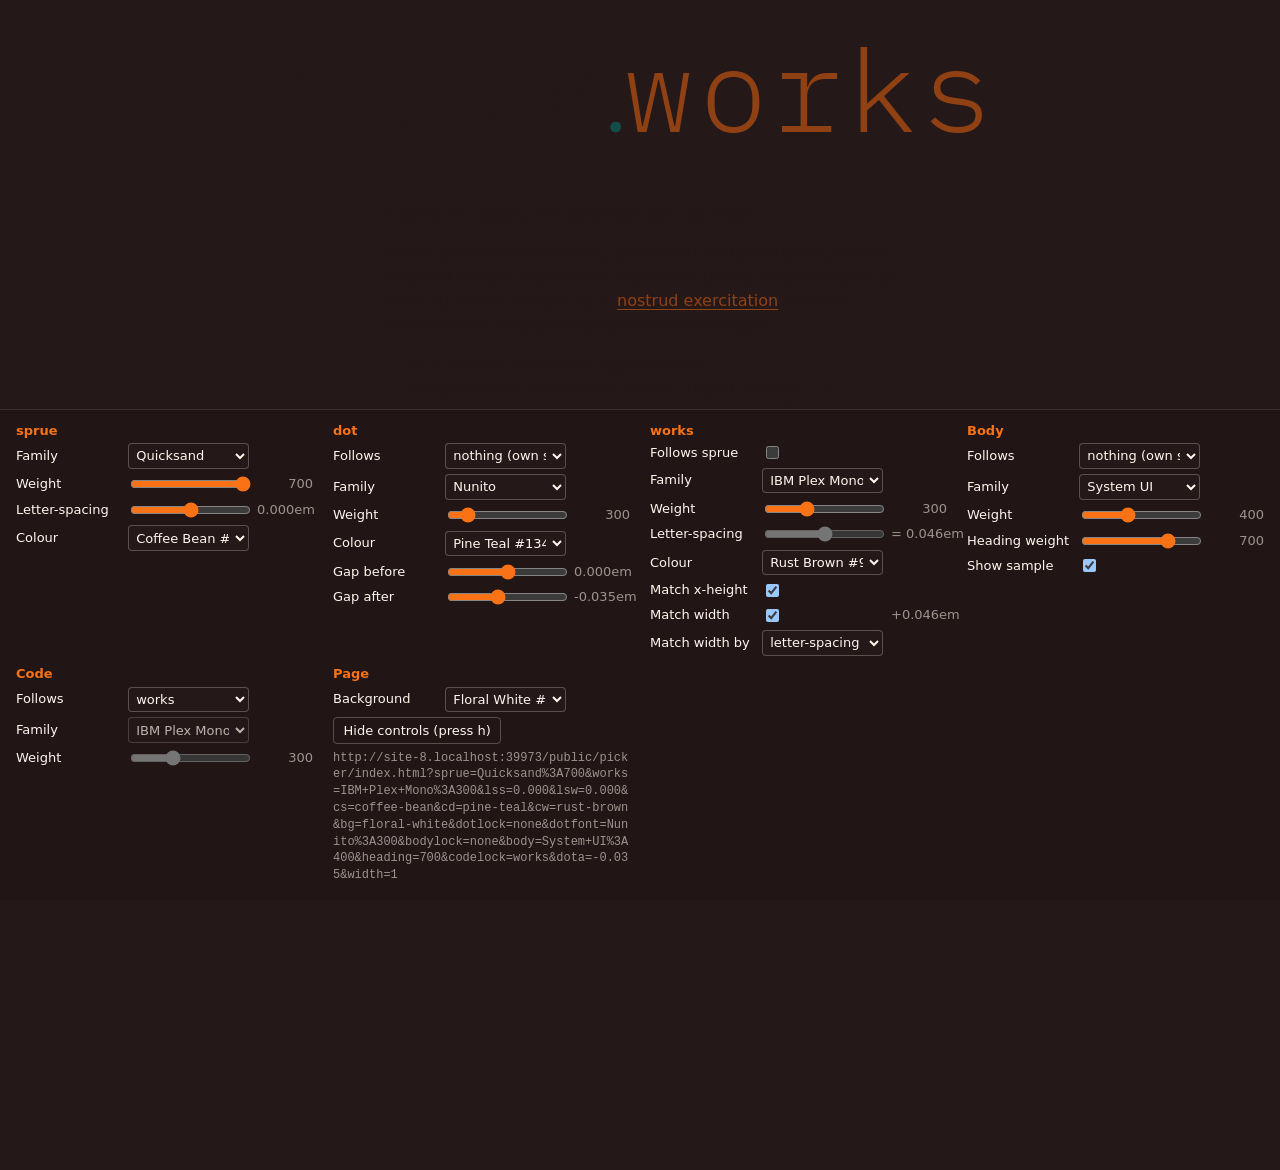
==== public/picker/index.html @ 59a6a99a "[#15] (Claude Code) site: Match width by a face's own drawn width axis Martian Mono carries a real w" ====
<!doctype html>
<html lang="en">
  <head>
    <meta charset="utf-8" />
    <meta name="viewport" content="width=device-width, initial-scale=1" />
    <title>sprue.works typeface picker</title>
    <meta name="robots" content="noindex" />
    <meta name="color-scheme" content="light dark" />
    <link rel="preconnect" href="https://fonts.googleapis.com" />
    <link rel="preconnect" href="https://fonts.gstatic.com" crossorigin />
    <link id="gf" rel="stylesheet" href="" />
    <link rel="preconnect" href="https://cdn.jsdelivr.net" crossorigin />
    <link rel="stylesheet" href="/brand/v1/theme.css" />
    <link rel="stylesheet" href="/brand/v1/wordmark.css" />
    <link rel="stylesheet" href="/style.css" />
    <style>
      /* Picker-only additions; the page above the strip is the real home.
         These rules come after /brand/v1/wordmark.css and set the same
         properties on the same classes, so they replace the shipped wordmark
         composition (fonts, scale, tracking, dot gap) and the home page's
         colours with the picker's --f-*, --w-*, --c-*, --xscale and gap
         variables. The <h1> therefore carries .sw-wordmark but not
         .sw-wordmark--brand, whose higher specificity would pin the colours.
         Each span's letter-spacing is applied via a CSS variable; trailing
         tracking is measured out of widths, and given back as a margin the way
         wordmark.css does, so the preview occupies the width the shipped mark
         would. The stretch mode's X transform rides on the same span, and its
         centring pad is added to that same margin. */
      .sw-wordmark__sprue { color: var(--c-sprue); font-family: var(--f-sprue); font-weight: var(--w-sprue); font-variation-settings: var(--fvs-sprue, normal); letter-spacing: var(--ls-sprue, 0em); }
      .sw-wordmark__dot   { font-family: var(--f-dot);   font-weight: var(--w-dot);   font-variation-settings: var(--fvs-dot, normal);   font-size: calc(1em * var(--dscale, 1)); color: var(--c-dot); margin-left: var(--dot-before, 0em); margin-right: var(--dot-after, 0em); letter-spacing: 0; }
      .sw-wordmark__works { color: var(--c-works); font-family: var(--f-works); font-weight: var(--w-works); font-variation-settings: var(--fvs-works, normal); font-size: calc(1em * var(--xscale, 1)); letter-spacing: calc(var(--ls-works, 0em) + var(--pitch-ls, 0em) + var(--width-ls, 0em)); display: inline-block; transform: scaleX(var(--xstretch, 1)); transform-origin: left center; margin-right: calc(-1 * (var(--ls-works, 0em) + var(--pitch-ls, 0em) + var(--width-ls, 0em)) + var(--stretch-pad, 0em)); }
      main { padding-bottom: calc(var(--panel-h, 24rem) + 2rem); align-content: center; } /* --panel-h is the measured height of #picker; align-content keeps the sample under the wordmark on tall viewports */
      /* Sample body copy (#8): judges the Body and Code roles as running text.
         Kept visually secondary to the wordmark: measure-limited and coloured
         from the same picker variables as the wordmark. Sizes, leading, spacing
         and radius are the theme's own tokens (/brand/v1/theme.css), so this
         previews how body copy set in the theme would look; only the faces
         come from the picker. */
      #sample { max-width: 34rem; margin: var(--sw-space-7, 3rem) auto 0; padding: 0 var(--sw-space-4, 1rem); color: var(--c-sprue); font-family: var(--f-body); font-weight: var(--w-body); font-variation-settings: var(--fvs-body, normal); font-size: var(--sw-text-md, 1rem); line-height: var(--sw-leading-normal, 1.5); }
      #sample h2 { font: inherit; font-weight: var(--w-heading); font-size: var(--sw-text-2xl, 1.5rem); line-height: var(--sw-leading-tight, 1.2); margin: 0 0 var(--sw-space-3, 0.75rem); }
      #sample p, #sample ul { margin: 0 0 var(--sw-space-4, 1rem); }
      #sample ul { padding-left: var(--sw-space-5, 1.5rem); }
      #sample a { color: var(--c-works); text-decoration-thickness: 1px; text-underline-offset: 0.2em; }
      #sample code, #sample pre { font-family: var(--f-code); font-weight: var(--w-code); font-variation-settings: var(--fvs-code, normal); }
      #sample code { font-size: 0.92em; }
      #sample pre { font-size: var(--sw-text-sm, 0.875rem); line-height: var(--sw-leading-normal, 1.5); margin: 0 0 var(--sw-space-4, 1rem); padding: var(--sw-space-3, 0.75rem) var(--sw-space-4, 1rem); border-radius: var(--sw-radius-md, 4px); overflow-x: auto; background: color-mix(in srgb, var(--c-sprue) 7%, transparent); }
      #sample small { display: block; font-size: var(--sw-text-xs, 0.75rem); color: color-mix(in srgb, var(--c-sprue) 65%, var(--sw-bg)); }
      body.hide-sample #sample { display: none; }
      footer { display: none; }
      #picker {
        /* The panel is always dark, whatever the OS scheme or the chosen
           background, so pin its own fg/accent/muted rather than inheriting
           the light-scheme values from /brand/v1/theme.css. */
        --sw-fg: var(--sw-floral-white, #fff7ed);
        --sw-accent: var(--sw-pumpkin-spice, #f97316);
        --sw-muted: #9d938d;
        color-scheme: dark;
        position: fixed; inset: auto 0 0 0; z-index: 10; max-height: 70vh; overflow-y: auto;
        background: color-mix(in srgb, var(--sw-coffee-bean, #251818) 88%, black);
        border-top: 1px solid rgba(255, 247, 237, 0.12);
        color: var(--sw-fg); font: 13px/1.4 system-ui, -apple-system, "Segoe UI", sans-serif;
        padding: 0.75rem 1rem 1rem; display: grid; gap: 0.6rem 1.25rem;
        grid-template-columns: repeat(auto-fit, minmax(15rem, 1fr));
      }
      #picker fieldset { border: 0; margin: 0; padding: 0; display: grid; gap: 0.35rem; align-content: start; }
      #picker legend { font-weight: 600; color: var(--sw-accent); padding: 0; margin-bottom: 0.2rem; }
      #picker label { display: grid; grid-template-columns: 6.5rem 1fr 3.5rem; gap: 0.5rem; align-items: center; }
      #picker label[hidden] { display: none; }
      #picker select, #picker input[type=range] { width: 100%; accent-color: var(--sw-accent); }
      #picker input[type=checkbox] { justify-self: start; }
      #picker select { background: var(--sw-coffee-bean, #251818); color: var(--sw-fg); border: 1px solid rgba(255,247,237,0.25); border-radius: 4px; padding: 0.2rem; font: inherit; }
      #picker output { font-variant-numeric: tabular-nums; color: var(--sw-muted); text-align: right; white-space: nowrap; }
      #picker .row { display: flex; gap: 1rem; flex-wrap: wrap; align-items: center; }
      #picker code { user-select: all; color: var(--sw-muted); font-size: 12px; word-break: break-all; }
      #picker button { font: inherit; background: transparent; color: var(--sw-fg); border: 1px solid rgba(255,247,237,0.25); border-radius: 4px; padding: 0.2rem 0.6rem; cursor: pointer; }
      #picker button:hover { border-color: var(--sw-accent); }
      @supports (color: color-mix(in srgb, red 50%, blue)) {
        #picker { --sw-muted: color-mix(in srgb, var(--sw-floral-white, #fff7ed) 55%, var(--sw-coffee-bean, #251818)); }
      }
      body.hide-picker #picker { display: none; }
      body.hide-picker main { padding-bottom: 2rem; }
      body.hide-picker footer { display: block; }
    </style>
  </head>
  <body>
    <main>
      <h1 class="wordmark sw-wordmark"><span class="sw-wordmark__sprue">sprue</span><span class="sw-wordmark__dot">.</span><span class="sw-wordmark__works">works</span></h1>
      <section id="sample" aria-label="Sample body text">
        <h2>Lorem ipsum dolor sit amet</h2>
        <p>Lorem ipsum dolor sit amet, consectetur adipiscing elit, sed do eiusmod tempor incididunt ut labore et dolore magna aliqua. Ut enim ad minim veniam, quis <a href="https://polyglot.sprue.works">nostrud exercitation</a> ullamco laboris nisi ut aliquip ex ea commodo consequat.</p>
        <ul>
          <li>Duis aute irure dolor in reprehenderit.</li>
          <li>Voluptate velit esse cillum dolore, 16px / 34rem / 1.5.</li>
          <li>Numerals: 0123456789, &pound;4.50, 3&times;7&nbsp;=&nbsp;21, 1998&ndash;2026.</li>
        </ul>
        <p>Excepteur sint occaecat <code>cupidatat non proident</code>; sunt in culpa qui officia. &ldquo;Quotes,&rdquo; semicolons; colons: and (parentheses) &amp; ampersands &mdash; deserunt mollit anim id est laborum.</p>
<pre>const stack = (fam) =&gt; `"${fam}", system-ui, sans-serif`;
if (S.xh &amp;&amp; differs) xscale = a / b;  // 0.9375</pre>
        <small>Set in the Body and Code faces chosen below; the wordmark above is Display. Press h to hide the controls.</small>
      </section>
    </main>
    <footer><a href="https://polyglot.sprue.works">Polyglot Slides</a></footer>

    <form id="picker" onsubmit="return false">
      <fieldset>
        <legend>sprue</legend>
        <label>Family <select name="f_s"></select><output></output></label>
        <label>Weight <input type="range" name="w_s" step="100" /><output name="ow_s"></output></label>
        <label>Letter-spacing <input type="range" name="ls_s" min="-0.08" max="0.08" step="0.005" /><output name="ols_s"></output></label>
        <label>Colour <select name="c_s" data-palette></select><output></output></label>
      </fieldset>
      <fieldset>
        <legend>dot</legend>
        <label>Follows <select name="lock_d"><option value="sprue">sprue</option><option value="works">works</option><option value="none">nothing (own settings)</option></select><output></output></label>
        <label>Family <select name="f_d"></select><output></output></label>
        <label>Weight <input type="range" name="w_d" step="100" /><output name="ow_d"></output></label>
        <label>Colour <select name="c_d" data-palette></select><output></output></label>
        <label>Gap before <input type="range" name="dotb" min="-0.2" max="0.2" step="0.005" /><output name="odotb"></output></label>
        <label>Gap after <input type="range" name="dota" min="-0.2" max="0.2" step="0.005" /><output name="odota"></output></label>
      </fieldset>
      <fieldset>
        <legend>works</legend>
        <label>Follows sprue <input type="checkbox" name="lock_w" /><output></output></label>
        <label>Family <select name="f_w"></select><output></output></label>
        <label>Weight <input type="range" name="w_w" step="100" /><output name="ow_w"></output></label>
        <label>Letter-spacing <input type="range" name="ls_w" min="-0.08" max="0.08" step="0.005" /><output name="ols_w"></output></label>
        <label>Colour <select name="c_w" data-palette></select><output></output></label>
        <label>Match x-height <input type="checkbox" name="xh" /><output name="oxh"></output></label>
        <label>Match width <input type="checkbox" name="wd" /><output name="owd"></output></label>
        <label id="wdthrow" hidden>Width axis <input type="range" name="wdth" step="0.5" /><output name="owdth"></output></label>
        <label id="wdbyrow" hidden>Match width by <select name="wd_by"><option value="ls">letter-spacing</option><option value="pitch">pitch (mono)</option><option value="stretch">pitch, stretched to x-height</option><option value="axis">width axis (drawn)</option></select><output name="owdby"></output></label>
        <label id="pitchrow" hidden>Match pitch (mono) <input type="checkbox" name="pitch" /><output name="opitch"></output></label>
      </fieldset>
      <fieldset>
        <legend>Body</legend>
        <label>Follows <select name="lock_b"><option value="sprue">sprue</option><option value="works">works</option><option value="dot">dot</option><option value="none">nothing (own settings)</option></select><output></output></label>
        <label>Family <select name="f_b"></select><output></output></label>
        <label>Weight <input type="range" name="w_b" step="100" /><output name="ow_b"></output></label>
        <label>Heading weight <input type="range" name="w_h" step="100" /><output name="ow_h"></output></label>
        <label>Show sample <input type="checkbox" name="sample" /><output></output></label>
      </fieldset>
      <fieldset>
        <legend>Code</legend>
        <label>Follows <select name="lock_c"><option value="sprue">sprue</option><option value="works">works</option><option value="dot">dot</option><option value="body">body</option><option value="none">nothing (own settings)</option></select><output></output></label>
        <label>Family <select name="f_c"></select><output></output></label>
        <label>Weight <input type="range" name="w_c" step="100" /><output name="ow_c"></output></label>
      </fieldset>
      <fieldset>
        <legend>Page</legend>
        <label>Background <select name="c_bg" data-palette></select><output></output></label>
        <label id="recrow" hidden>Recursive MONO <input type="range" name="mono" min="0" max="1" step="0.05" /><output name="omono"></output></label>
        <label id="caslrow" hidden>Recursive CASL <input type="range" name="casl" min="0" max="1" step="0.05" /><output name="ocasl"></output></label>
        <div class="row"><button type="button" id="hide">Hide controls (press h)</button></div>
        <code id="url"></code>
      </fieldset>
    </form>

    <script>
      // family -> [source, minWeight, maxWeight, generic, fixedWeights?, axisSpec?, wdth [min,max,default]?]
      // source is the Google Fonts family name, "@<slug>" for a Fontsource
      // package served from jsDelivr (faces Google Fonts doesn't carry), or a
      // path starting with "/" for faces served from this origin, where each
      // weight is "<path>-<weight>.woff2".
      const FAMILIES = {
        "Nunito":              ["Nunito", 200, 1000, "sans-serif"],
        "Quicksand":           ["Quicksand", 300, 700, "sans-serif"],
        "Fredoka":             ["Fredoka", 300, 700, "sans-serif"],
        "Outfit":              ["Outfit", 100, 900, "sans-serif"],
        "DM Sans":             ["DM+Sans", 100, 1000, "sans-serif"],
        "Sora":                ["Sora", 100, 800, "sans-serif"],
        "Space Grotesk":       ["Space+Grotesk", 300, 700, "sans-serif"],
        "Archivo":             ["Archivo", 100, 900, "sans-serif"],
        "Chivo":               ["Chivo", 100, 900, "sans-serif"],
        "IBM Plex Mono":       ["IBM+Plex+Mono", 100, 700, "monospace", [100,200,300,400,500,600,700]],
        "Rubik":               ["Rubik", 300, 900, "sans-serif"],
        "Bricolage Grotesque": ["Bricolage+Grotesque", 200, 800, "sans-serif"],
        "Plus Jakarta Sans":   ["Plus+Jakarta+Sans", 200, 800, "sans-serif"],
        "Manrope":             ["Manrope", 200, 800, "sans-serif"],
        "Syne":                ["Syne", 400, 800, "sans-serif"],
        "Baloo 2":             ["Baloo+2", 400, 800, "sans-serif"],
        "JetBrains Mono":      ["JetBrains+Mono", 100, 800, "monospace"],
        "Space Mono":          ["Space+Mono", 400, 700, "monospace", [400,700]],
        "Ubuntu Sans Mono":    ["Ubuntu+Sans+Mono", 400, 700, "monospace"],
        "Spline Sans Mono":    ["Spline+Sans+Mono", 300, 700, "monospace"],
        "Atkinson Hyperlegible Mono": ["Atkinson+Hyperlegible+Mono", 200, 800, "monospace"],
        "Sometype Mono":       ["Sometype+Mono", 400, 700, "monospace"],
        // Iosevka (OFL, github.com/be5invis/Iosevka): a stroke-built mono whose
        // widths are drawn, not scaled. The official current release is on
        // Fontsource in the normal width only, so the two self-hosted entries
        // below carry the drawn Extended cut (0.576em per character against
        // 0.500em, at the same x-height) plus its own normal width for an
        // apples-to-apples comparison. See picker/fonts/iosevka-4.5/README.md
        // for provenance, the subsetting, and how to swap in our own build.
        // Martian Mono (OFL, evilmartians/mono) carries a real drawn width axis: at every
        // wdth its x-height holds at 0.600em while the advance runs 0.600em to 0.750em, so
        // width can be matched by choosing a width rather than by tracking or a transform.
        "Martian Mono":        ["Martian+Mono", 100, 800, "monospace", null, "wdth,wght@75..112.5,100..800", [75, 112.5, 112.5]],
        "Iosevka":             ["@iosevka", 100, 900, "monospace"],
        "Iosevka 4.5":          ["/picker/fonts/iosevka-4.5/normal", 100, 900, "monospace"],
        "Iosevka 4.5 Extended": ["/picker/fonts/iosevka-4.5/extended", 100, 900, "monospace"],
        "Recursive":           ["Recursive", 300, 1000, "sans-serif", null, "wght,CASL,MONO@300..1000,0..1,0..1"],
        // The theme's body face (--sw-font-body): the platform UI stack, nothing to load.
        // Offered for the Body and Code roles only; the wordmark roles are measured on canvas
        // and need a real webfont.
        "System UI":           [null, 100, 900, "sans-serif"],
      };
      const SYSTEM_UI = 'system-ui, -apple-system, "Segoe UI", sans-serif';

      const PALETTE = { "bronze-spice": ["Bronze Spice", "#c2571b"], "pumpkin-spice": ["Pumpkin Spice", "#f97316"], "pine-teal": ["Pine Teal", "#134e4a"], "royal-gold": ["Royal Gold", "#f9dc5c"], "floral-white": ["Floral White", "#fff7ed"], "muted-teal": ["Muted Teal", "#7fc6a4"], "rust-brown": ["Rust Brown", "#904114"], "coffee-bean": ["Coffee Bean", "#251818"] };
      const LEGACY_DOT = { accent: "pumpkin-spice", fg: "floral-white", rust: "bronze-spice", yellow: "royal-gold", mint: "muted-teal" };
      // Keys from the URL are checked as own properties so inherited names (__proto__, constructor) are rejected.
      const own = (o, k) => Object.hasOwn(o, k);
      const col = (k, d) => own(PALETTE, q.get(k)) ? q.get(k) : d;

      // Pinned, not @5: a later 5.x could swap the files and with them every width
      // this tool measures, for picker URLs already shared.
      const FONTSOURCE_VER = "5.3.0";
      const fontsource = (src) => src && src.startsWith("@");
      const selfHosted = (src) => src && src.startsWith("/");
      const weights = (lo, hi, fixed) => fixed || Array.from({ length: (hi - lo) / 100 + 1 }, (_, i) => lo + i * 100);
      document.getElementById("gf").href = "https://fonts.googleapis.com/css2?" +
        Object.values(FAMILIES).filter(([gf]) => gf && !fontsource(gf) && !selfHosted(gf)).map(([gf, lo, hi, , fixed, axes]) =>
          "family=" + gf + ":" + (axes || ("wght@" + (fixed ? fixed.join(";") : lo + ".." + hi)))).join("&") + "&display=swap";
      // Fontsource publishes one stylesheet per weight; each declares the family under its own
      // name. Injected the first time a role actually selects the family, so a visit that never
      // picks one pays nothing, and re-measured once the faces arrive.
      const fsLoaded = new Set();
      const ensureFontsource = (fam) => {
        const [src, lo, hi, , fixed] = FAMILIES[fam];
        if (!fontsource(src) || fsLoaded.has(src)) return;
        fsLoaded.add(src);
        for (const w of weights(lo, hi, fixed)) {
          const l = document.createElement("link"); l.rel = "stylesheet"; l.onload = () => later();
          l.href = `https://cdn.jsdelivr.net/npm/@fontsource/${src.slice(1)}@${FONTSOURCE_VER}/${w}.css`; document.head.appendChild(l);
        }
      };
      // Faces from this origin: one @font-face per weight, named after the picker's
      // own key. A browser fetches a file only once a rule actually selects it.
      const faces = Object.entries(FAMILIES).filter(([, [src]]) => selfHosted(src)).flatMap(([name, [src, lo, hi, , fixed]]) =>
        weights(lo, hi, fixed).map((w) => `@font-face{font-family:"${name}";font-weight:${w};font-style:normal;font-display:swap;src:url("${src}-${w}.woff2") format("woff2")}`)).join("");
      if (faces) document.head.appendChild(Object.assign(document.createElement("style"), { textContent: faces }));

      const form = document.getElementById("picker");
      const root = document.documentElement.style;
      const q = new URLSearchParams(location.search);
      const parse = (v, dFam, dW) => { const [f, w] = (v || "").split(":"); return [own(FAMILIES, f) ? f : dFam, +w || dW]; };
      const num = (k, d) => (q.has(k) ? +q.get(k) : d);

      // ---- state (all of it round-trips through the URL) ----
      // Defaults are the production combination from the wordmark tokens in
      // /brand/v1/theme.css (Quicksand 700 / Nunito 300 / IBM Plex Mono 300, x-height and
      // width matched, dot pulled 0.035em towards "works"), in the colours of
      // whichever scheme the OS prefers. Keep them in sync with those tokens.
      const dark = matchMedia("(prefers-color-scheme: dark)").matches;
      const S = {};
      const webfont = (fam, d) => (FAMILIES[fam][0] ? fam : d);
      [S.fS, S.wS] = parse(q.get("sprue"), "Quicksand", 700); S.fS = webfont(S.fS, "Quicksand");
      [S.fW, S.wW] = parse(q.get("works"), "IBM Plex Mono", 300); S.fW = webfont(S.fW, "IBM Plex Mono");
      S.lockW = S.fW === S.fS && S.wW === S.wS;
      S.lockD = ["sprue", "works", "none"].includes(q.get("dotlock")) ? q.get("dotlock") : "none";
      [S.fD, S.wD] = parse(q.get("dotfont"), "Nunito", 300); S.fD = webfont(S.fD, "Nunito");
      S.lsS = num("lss", num("ls", 0)); S.lsW = num("lsw", num("ls", 0));
      S.cS = col("cs", dark ? "floral-white" : "coffee-bean"); S.cW = col("cw", dark ? "pumpkin-spice" : "rust-brown"); S.cBg = col("bg", dark ? "coffee-bean" : "floral-white");
      S.cD = col("cd", own(LEGACY_DOT, q.get("dot")) ? LEGACY_DOT[q.get("dot")] : (dark ? "muted-teal" : "pine-teal"));
      S.dotB = num("dotb", 0); S.dotA = num("dota", -0.035);
      S.mono = num("mono", 1); S.casl = num("casl", 1);
      // Body and Code roles (#8): the sample block follows these; each can
      // track a wordmark role or carry its own face. Defaults are production:
      // --sw-font-body is the platform UI stack, --sw-font-mono is the works face.
      S.lockB = ["sprue", "works", "dot", "none"].includes(q.get("bodylock")) ? q.get("bodylock") : "none";
      [S.fB, S.wB] = parse(q.get("body"), "System UI", 400);
      S.wH = Number.isFinite(num("heading", 700)) ? num("heading", 700) : 700;
      S.lockC = ["sprue", "works", "dot", "body", "none"].includes(q.get("codelock")) ? q.get("codelock") : "works";
      [S.fC, S.wC] = parse(q.get("code"), "IBM Plex Mono", 300);
      S.sample = q.get("sample") !== "0";
      S.xh = q.get("xh") !== "0"; S.wd = q.has("width") ? q.get("width") === "1" : true; S.pitch = q.get("pitch") !== "0";
      S.wdBy = ["pitch", "stretch", "axis"].includes(q.get("widthby")) ? q.get("widthby") : "ls";
      S.wdthW = num("wdthw", NaN); // the works face's width axis; NaN until a face with one is picked // how Match width fits "works": tracking, or (mono only) its pitch, or pitch in X with x-height in Y
      let xscale = 1, dscale = 1, xstretch = 1, pitchLs = 0, widthLs = 0, axisMaxed = false, measureTimer;

      for (const sel of [form.f_s, form.f_w, form.f_d, form.f_b, form.f_c]) for (const [name, [gf]] of Object.entries(FAMILIES)) if (gf || sel === form.f_b || sel === form.f_c) sel.add(new Option(name, name));
      for (const sel of form.querySelectorAll("select[data-palette]")) for (const [k, [name, hex]] of Object.entries(PALETTE)) { const o = new Option(`${name} ${hex}`, k); o.style.background = hex; o.style.color = k === "floral-white" || k === "royal-gold" || k === "muted-teal" ? "#251818" : "#fff7ed"; sel.add(o); }
      const snap = (fam, w) => { const [, lo, hi, , fixed] = FAMILIES[fam]; if (fixed) return fixed.reduce((a, b) => Math.abs(b - w) < Math.abs(a - w) ? b : a); return Math.min(hi, Math.max(lo, Math.round(w / 100) * 100)); };
      const stack = (fam) => !FAMILIES[fam][0] ? SYSTEM_UI : FAMILIES[fam][3] === "monospace" ? `"${fam}", ui-monospace, SFMono-Regular, Menlo, monospace` : `"${fam}", system-ui, -apple-system, "Segoe UI", ${FAMILIES[fam][3]}`;
      const wdthAxis = (fam) => FAMILIES[fam][6];
      const fvs = (fam, wdth) => {
        const parts = [];
        if (fam === "Recursive") parts.push(`"MONO" ${S.mono}`, `"CASL" ${S.casl}`);
        if (wdthAxis(fam) && wdth != null) parts.push(`"wdth" ${+(+wdth).toFixed(2)}`);
        return parts.length ? parts.join(", ") : "normal";
      };
      const isMono = (fam) => FAMILIES[fam][3] === "monospace" || (fam === "Recursive" && S.mono >= 0.5);

      // ---- measurement (canvas, 100px, current variation axes) ----
      const ctx = document.createElement("canvas").getContext("2d");
      const metric = (fam, w, fn, wdth) => {
        const face = `${w} 100px "${fam}"`;
        if (!document.fonts.check(face)) return null;
        if ("fontVariationSettings" in ctx) ctx.fontVariationSettings = fvs(fam, wdth);
        ctx.font = face; return fn(ctx.measureText("x"));
      };
      const xHeight = (fam, w, wdth) => metric(fam, w, (m) => m.actualBoundingBoxAscent, wdth);
      const advance = (fam, w, wdth) => metric(fam, w, (m) => m.width, wdth);
      const later = () => { clearTimeout(measureTimer); measureTimer = setTimeout(render, 150); };
      // Rendered width of a word span minus the trailing letter-spacing after its last glyph.
      const inkWidth = (sel) => { const el = document.querySelector(sel); const r = document.createRange(); r.selectNodeContents(el); return r.getBoundingClientRect().width - (parseFloat(getComputedStyle(el).letterSpacing) || 0); };

      function render() {
        if (S.lockW) { S.fW = S.fS; S.wW = S.wS; S.lsW = S.lsS; }
        if (S.lockD === "sprue") { S.fD = S.fS; S.wD = S.wS; } else if (S.lockD === "works") { S.fD = S.fW; S.wD = S.wW; }
        S.wS = snap(S.fS, S.wS); S.wW = snap(S.fW, S.wW); S.wD = snap(S.fD, S.wD);
        const role = { sprue: [S.fS, S.wS], works: [S.fW, S.wW], dot: [S.fD, S.wD] };
        if (S.lockB !== "none") [S.fB, S.wB] = role[S.lockB];
        S.wB = snap(S.fB, S.wB); S.wH = snap(S.fB, S.wH);
        if (S.lockC !== "none") [S.fC, S.wC] = S.lockC === "body" ? [S.fB, S.wB] : role[S.lockC];
        S.wC = snap(S.fC, S.wC);
        for (const fam of [S.fS, S.fW, S.fD, S.fB, S.fC]) ensureFontsource(fam);
        const wAx = wdthAxis(S.fW); // [min, max, default]
        S.wdthW = wAx ? (Number.isFinite(S.wdthW) ? Math.min(wAx[1], Math.max(wAx[0], S.wdthW)) : wAx[2]) : NaN;

        // fonts
        root.setProperty("--f-sprue", stack(S.fS)); root.setProperty("--w-sprue", S.wS); root.setProperty("--fvs-sprue", fvs(S.fS)); root.setProperty("--ls-sprue", S.lsS + "em");
        root.setProperty("--f-works", stack(S.fW)); root.setProperty("--w-works", S.wW); root.setProperty("--fvs-works", fvs(S.fW, S.wdthW)); root.setProperty("--ls-works", S.lsW + "em");
        root.setProperty("--f-dot", stack(S.fD)); root.setProperty("--w-dot", S.wD); root.setProperty("--fvs-dot", fvs(S.fD));
        root.setProperty("--f-body", stack(S.fB)); root.setProperty("--w-body", S.wB); root.setProperty("--fvs-body", fvs(S.fB)); root.setProperty("--w-heading", S.wH);
        root.setProperty("--f-code", stack(S.fC)); root.setProperty("--w-code", S.wC); root.setProperty("--fvs-code", fvs(S.fC));
        document.body.classList.toggle("hide-sample", !S.sample);
        root.setProperty("--c-sprue", PALETTE[S.cS][1]); root.setProperty("--c-dot", PALETTE[S.cD][1]); root.setProperty("--c-works", PALETTE[S.cW][1]); root.setProperty("--sw-bg", PALETTE[S.cBg][1]);
        root.setProperty("--dot-before", S.dotB + "em"); root.setProperty("--dot-after", S.dotA + "em");

        // width by pitch: a mono "works" is fitted to "sprue" by choosing its pitch (size) rather than by
        // tracking, so its five advances stay even. It owns the works scale, so it overrides x-height.
        const differs = S.fS !== S.fW || S.wS !== S.wW || S.fS === "Recursive";
        const matchW = S.wd && (differs || S.lsS !== S.lsW);
        const pitchMode = S.wd && isMono(S.fW) && ["pitch", "stretch"].includes(S.wdBy);
        // Width by the face's own drawn width axis: the size still comes from x-height, and the
        // width is solved by choosing a width, so pitch stays even and the strokes stay true.
        const axisMode = S.wd && !!wAx && S.wdBy === "axis";
        // Y from x-height, X from pitch: a deliberate distortion, read the % before keeping it.
        // Not gated on differs: identical faces have an x-height ratio of 1, and the stretch still has work to do.
        const stretchMode = pitchMode && S.wdBy === "stretch" && S.xh;
        document.getElementById("wdbyrow").hidden = !(S.wd && (isMono(S.fW) || wAx));
        document.getElementById("wdthrow").hidden = !wAx;
        for (const o of form.wd_by.options) o.disabled = o.value === "axis" ? !wAx : o.value === "ls" ? false : !isMono(S.fW);

        // x-height: scale works so its lowercase x matches sprue's; the dot follows whichever side it locks to
        xstretch = 1; axisMaxed = false;
        if (pitchMode) {
          if (stretchMode) { const a = xHeight(S.fS, S.wS), b = xHeight(S.fW, S.wW, S.wdthW); if (a && b) xscale = a / b; else later(); }
          root.setProperty("--pitch-ls", "0em"); root.setProperty("--width-ls", "0em"); root.setProperty("--xstretch", "1"); root.setProperty("--stretch-pad", "0em"); root.setProperty("--xscale", xscale.toFixed(4));
          const w = inkWidth(".sw-wordmark__works"), t = inkWidth(".sw-wordmark__sprue");
          if (!(w > 0 && t > 0)) { xscale = 1; later(); }
          else if (stretchMode) {
            // Layout keeps the unstretched width, so pad it to keep the wordmark centred. In em
            // against the works span, because the wordmark's own size follows the viewport and
            // nothing re-measures on resize; a px pad would freeze at one viewport width.
            xstretch = t / w;
            const px = parseFloat(getComputedStyle(document.querySelector(".sw-wordmark__works")).fontSize);
            root.setProperty("--stretch-pad", px ? ((xstretch - 1) * w / px).toFixed(4) + "em" : "0em");
          }
          else xscale *= t / w;
        } else if (S.xh && differs) { const a = xHeight(S.fS, S.wS), b = xHeight(S.fW, S.wW, S.wdthW); if (a && b) xscale = a / b; else later(); } else xscale = 1;
        dscale = S.lockD === "works" ? xscale : 1;
        root.setProperty("--xscale", xscale.toFixed(4)); root.setProperty("--dscale", dscale.toFixed(4)); root.setProperty("--xstretch", xstretch.toFixed(4));
        if (xstretch === 1) root.setProperty("--stretch-pad", "0em");

        // pitch: two monos -> tracking on works so per-character advance matches sprue's (words only)
        const bothMono = isMono(S.fS) && isMono(S.fW) && (S.fS !== S.fW || S.wS !== S.wW || S.lsS !== S.lsW);
        document.getElementById("pitchrow").hidden = !bothMono;
        if (S.pitch && bothMono && !S.wd) { const a = advance(S.fS, S.wS), b = advance(S.fW, S.wW, S.wdthW); if (a && b) pitchLs = (a / 100 + S.lsS) / xscale - b / 100 - S.lsW; else later(); } else pitchLs = 0;
        root.setProperty("--pitch-ls", pitchLs.toFixed(4) + "em");

        // width by axis: choose the works face's width so its ink width equals sprue's. Ink width
        // is monotonic in wdth, so bisect it; each step writes the axis and re-measures, which is a
        // synchronous layout, so this converges inside one render rather than over several.
        if (axisMode) {
          root.setProperty("--width-ls", "0em"); widthLs = 0;
          let lo = wAx[0], hi = wAx[1], wd = S.wdthW, target = inkWidth(".sw-wordmark__sprue"), delta = 0;
          for (let i = 0; i < 20; i++) {
            root.setProperty("--fvs-works", fvs(S.fW, wd));
            delta = target - inkWidth(".sw-wordmark__works");
            if (Math.abs(delta) < 0.05) break;
            if (delta > 0) lo = wd; else hi = wd;
            const next = (lo + hi) / 2;
            if (Math.abs(next - wd) < 1e-4) break; // bracket collapsed: as close as this axis gets
            wd = next;
          }
          S.wdthW = wd; // delta always belongs to the value now in use
          // Any width left over is closed with tracking, so "Match width" stays true to its name.
          // Two different reasons to have some: the axis is pinned at an end, which happens when
          // x-height matching has fixed a size no cut can span, or layout simply quantises finer
          // than the axis can steer. Only the first is worth calling out.
          if (Math.abs(delta) > 0.05) {
            const worksPx = parseFloat(getComputedStyle(document.querySelector(".sw-wordmark__works")).fontSize);
            if (worksPx) widthLs = delta / (4 * worksPx); // 4 inter-letter gaps in "works"
            if (Math.abs(widthLs) < 0.0005) widthLs = 0;
            root.setProperty("--width-ls", widthLs.toFixed(4) + "em");
            axisMaxed = wd <= wAx[0] + 1e-3 || wd >= wAx[1] - 1e-3;
          }
        }
        // width: tracking on works so the ink width of "works" equals that of "sprue" (dot excluded)
        else if (matchW && !pitchMode) {
          root.setProperty("--width-ls", widthLs.toFixed(4) + "em");
          const worksPx = parseFloat(getComputedStyle(document.querySelector(".sw-wordmark__works")).fontSize);
          const delta = inkWidth(".sw-wordmark__sprue") - inkWidth(".sw-wordmark__works");
          if (Math.abs(delta) > 0.05 && worksPx) { widthLs += delta / (4 * worksPx); root.setProperty("--width-ls", widthLs.toFixed(4) + "em"); } // 4 inter-letter gaps in "works"
        } else { widthLs = 0; root.setProperty("--width-ls", "0em"); }

        // controls
        const setRange = (el, fam, w) => { el.min = FAMILIES[fam][1]; el.max = FAMILIES[fam][2]; el.value = w; };
        form.f_s.value = S.fS; setRange(form.w_s, S.fS, S.wS); form.ow_s.value = S.wS; form.ls_s.value = S.lsS; form.ols_s.value = S.lsS.toFixed(3) + "em";
        form.lock_w.checked = S.lockW; form.f_w.value = S.fW; form.f_w.disabled = S.lockW; setRange(form.w_w, S.fW, S.wW); form.w_w.disabled = S.lockW; form.ow_w.value = S.wW; const trackingDriven = !pitchMode && (S.wd || (S.pitch && bothMono)); // pitch mode leaves tracking to the user
        form.ls_w.value = S.lsW; form.ls_w.disabled = S.lockW || trackingDriven;
        form.ols_w.value = (trackingDriven ? "= " : "") + (S.lsW + pitchLs + widthLs).toFixed(3) + "em";
        form.lock_d.value = S.lockD; form.f_d.value = S.fD; form.f_d.disabled = S.lockD !== "none"; setRange(form.w_d, S.fD, S.wD); form.w_d.disabled = S.lockD !== "none"; form.ow_d.value = S.wD;
        form.lock_b.value = S.lockB; form.f_b.value = S.fB; form.f_b.disabled = S.lockB !== "none"; setRange(form.w_b, S.fB, S.wB); form.w_b.disabled = S.lockB !== "none"; form.ow_b.value = S.wB;
        setRange(form.w_h, S.fB, S.wH); form.ow_h.value = S.wH; form.sample.checked = S.sample;
        form.lock_c.value = S.lockC; form.f_c.value = S.fC; form.f_c.disabled = S.lockC !== "none"; setRange(form.w_c, S.fC, S.wC); form.w_c.disabled = S.lockC !== "none"; form.ow_c.value = S.wC;
        form.c_s.value = S.cS; form.c_d.value = S.cD; form.c_w.value = S.cW; form.c_bg.value = S.cBg;
        form.dotb.value = S.dotB; form.dota.value = S.dotA; form.odotb.value = S.dotB.toFixed(3) + "em"; form.odota.value = S.dotA.toFixed(3) + "em";
        form.xh.checked = S.xh; form.xh.disabled = pitchMode && S.wdBy === "pitch";
        form.oxh.value = form.xh.disabled ? "(pitch sets size)" : S.xh && xscale !== 1 ? "×" + xscale.toFixed(3) : "";
        form.wd.checked = S.wd; form.owd.value = pitchMode && !stretchMode ? "×" + xscale.toFixed(3) : stretchMode ? "" : widthLs === 0 ? "" : (widthLs > 0 ? "+" : "") + widthLs.toFixed(3) + "em";
        if (wAx) { form.wdth.min = wAx[0]; form.wdth.max = wAx[1]; form.wdth.value = S.wdthW; form.wdth.disabled = axisMode; form.owdth.value = S.wdthW.toFixed(1) + (axisMode ? (axisMaxed ? (S.wdthW >= wAx[1] ? " (widest, tracking helps)" : " (narrowest, tracking helps)") : " (matched)") : S.wdthW === wAx[2] ? " (default)" : ""); }
        const stretchPct = (xstretch - 1) * 100;
        form.wd_by.value = S.wdBy; form.owdby.value = xstretch === 1 ? "" : `X ${stretchPct > 0 ? "+" : ""}${stretchPct.toFixed(1)}%` + (Math.abs(stretchPct) > 10 ? " (heavy)" : "");
        form.pitch.checked = S.pitch; form.pitch.disabled = S.wd; form.opitch.value = pitchLs === 0 ? "" : (pitchLs > 0 ? "+" : "") + pitchLs.toFixed(3) + "em";
        const rec = [S.fS, S.fW, S.fD, S.fB, S.fC].includes("Recursive");
        document.getElementById("recrow").hidden = document.getElementById("caslrow").hidden = !rec;
        form.mono.value = S.mono; form.casl.value = S.casl; form.omono.value = S.mono.toFixed(2); form.ocasl.value = S.casl.toFixed(2);

        // URL
        const p = new URLSearchParams({ sprue: `${S.fS}:${S.wS}`, works: `${S.fW}:${S.wW}`, lss: S.lsS.toFixed(3), lsw: S.lsW.toFixed(3), cs: S.cS, cd: S.cD, cw: S.cW, bg: S.cBg });
        p.set("dotlock", S.lockD); if (S.lockD === "none") p.set("dotfont", `${S.fD}:${S.wD}`);
        p.set("bodylock", S.lockB); if (S.lockB === "none") p.set("body", `${S.fB}:${S.wB}`); p.set("heading", S.wH);
        p.set("codelock", S.lockC); if (S.lockC === "none") p.set("code", `${S.fC}:${S.wC}`);
        if (!S.sample) p.set("sample", "0");
        if (S.dotB) p.set("dotb", S.dotB.toFixed(3)); if (S.dotA) p.set("dota", S.dotA.toFixed(3));
        if (rec) { p.set("mono", S.mono.toFixed(2)); p.set("casl", S.casl.toFixed(2)); }
        if (!S.xh) p.set("xh", "0"); p.set("width", S.wd ? "1" : "0"); if (S.wdBy !== "ls") p.set("widthby", S.wdBy); if (Number.isFinite(S.wdthW) && (axisMode || S.wdthW !== wAx[2])) p.set("wdthw", S.wdthW.toFixed(1)); if (!S.pitch) p.set("pitch", "0");
        history.replaceState(null, "", "?" + p);
        document.getElementById("url").textContent = location.href;
      }

      const bind = (name, fn) => { form[name].oninput = () => { fn(form[name]); render(); }; };
      bind("f_s", (e) => { S.fS = e.value; }); bind("w_s", (e) => { S.wS = +e.value; }); bind("ls_s", (e) => { S.lsS = +e.value; });
      bind("lock_w", (e) => { S.lockW = e.checked; }); bind("f_w", (e) => { S.fW = e.value; }); bind("w_w", (e) => { S.wW = +e.value; }); bind("ls_w", (e) => { S.lsW = +e.value; });
      bind("lock_d", (e) => { S.lockD = e.value; }); bind("f_d", (e) => { S.fD = e.value; }); bind("w_d", (e) => { S.wD = +e.value; });
      bind("lock_b", (e) => { S.lockB = e.value; }); bind("f_b", (e) => { S.fB = e.value; }); bind("w_b", (e) => { S.wB = +e.value; }); bind("w_h", (e) => { S.wH = +e.value; }); bind("sample", (e) => { S.sample = e.checked; });
      bind("lock_c", (e) => { S.lockC = e.value; }); bind("f_c", (e) => { S.fC = e.value; }); bind("w_c", (e) => { S.wC = +e.value; });
      bind("c_s", (e) => { S.cS = e.value; }); bind("c_d", (e) => { S.cD = e.value; }); bind("c_w", (e) => { S.cW = e.value; }); bind("c_bg", (e) => { S.cBg = e.value; });
      bind("dotb", (e) => { S.dotB = +e.value; }); bind("dota", (e) => { S.dotA = +e.value; });
      bind("mono", (e) => { S.mono = +e.value; }); bind("casl", (e) => { S.casl = +e.value; });
      bind("xh", (e) => { S.xh = e.checked; }); bind("wd", (e) => { S.wd = e.checked; widthLs = 0; }); bind("wd_by", (e) => { S.wdBy = e.value; widthLs = 0; xscale = 1; }); bind("wdth", (e) => { S.wdthW = +e.value; }); bind("pitch", (e) => { S.pitch = e.checked; });
      const toggle = () => document.body.classList.toggle("hide-picker");
      document.getElementById("hide").onclick = toggle;
      addEventListener("keydown", (e) => { if (e.key === "h" && document.activeElement.tagName !== "SELECT") toggle(); });
      // Keep the sample clear of the fixed panel whatever height the panel takes (it caps at 70vh and scrolls).
      new ResizeObserver(() => root.setProperty("--panel-h", form.offsetHeight + "px")).observe(form);
      document.fonts.addEventListener("loadingdone", render);
      render();
    </script>
  </body>
</html>
---- style.css ----
/* ---- Typeface ------------------------------------------------------------
   The wordmark font. Change this block together with the Google Fonts <link>
   in index.html; nothing else on the page depends on it. */
:root {
  --wordmark-font: "Outfit", system-ui, -apple-system, "Segoe UI", sans-serif;
  --wordmark-weight: 500;
}

/* ---- Palette (coolors.co/palette/c2571b-f97316-134e4a-f9dc5c-fff7ed-7fc6a4-904114-251818) */
:root {
  --coffee-bean: #251818;
  --floral-white: #fff7ed;
  --pumpkin: #f97316;
  --rust: #c2571b;
  --brown: #904114;
  --dark-teal: #134e4a;
  --mint: #7fc6a4;
  --yellow: #f9dc5c;

  --bg: var(--coffee-bean);
  --fg: var(--floral-white);
  --accent: var(--pumpkin);
  --muted: #9d938d; /* fallback for browsers without color-mix() */
  --muted: color-mix(in srgb, var(--floral-white) 55%, var(--coffee-bean));

  /* The palette is intentionally a single dark scheme (coffee-bean background)
     regardless of the OS preference; color-scheme keeps UA chrome consistent. */
  color-scheme: dark;
}

*,
*::before,
*::after {
  box-sizing: border-box;
}

html,
body {
  height: 100%;
}

body {
  margin: 0;
  display: flex;
  flex-direction: column;
  min-height: 100dvh;
  background: var(--bg);
  color: var(--fg);
  font-family: system-ui, -apple-system, "Segoe UI", sans-serif;
  -webkit-font-smoothing: antialiased;
  text-rendering: optimizeLegibility;
}

main {
  flex: 1;
  display: grid;
  place-items: center;
  padding: 2rem 1rem;
}

/* ---- Wordmark ---- */
.wordmark {
  margin: 0;
  font-family: var(--wordmark-font);
  font-weight: var(--wordmark-weight);
  /* ~9vw between 2.75rem and 8rem so it stays large on phones and desktops. */
  font-size: clamp(2.75rem, 9vw, 8rem);
  line-height: 1;
  letter-spacing: -0.02em;
  text-align: center;
  white-space: nowrap;
}

.wordmark__sprue {
  color: var(--fg);
}

.wordmark__works {
  color: var(--accent);
}

/* Sizing for the eventual SVG mark (see the comment in index.html). */
.wordmark__mark {
  display: block;
  width: clamp(16rem, 60vw, 48rem);
  max-width: 100%;
  height: auto;
}

/* ---- Footer ---- */
footer {
  padding: 1.5rem 1rem 2rem;
  text-align: center;
  font-size: 0.9rem;
}

footer a {
  color: var(--muted);
  text-decoration: underline;
  text-decoration-color: rgba(157, 147, 141, 0.5);
  text-decoration-color: color-mix(in srgb, var(--muted) 50%, transparent);
  text-decoration-thickness: 1px;
  text-underline-offset: 0.2em;
}

footer a:hover,
footer a:focus-visible {
  color: var(--fg);
  text-decoration-color: currentColor;
}

footer a:focus-visible {
  outline: 2px solid var(--accent);
  outline-offset: 4px;
  border-radius: 2px;
}
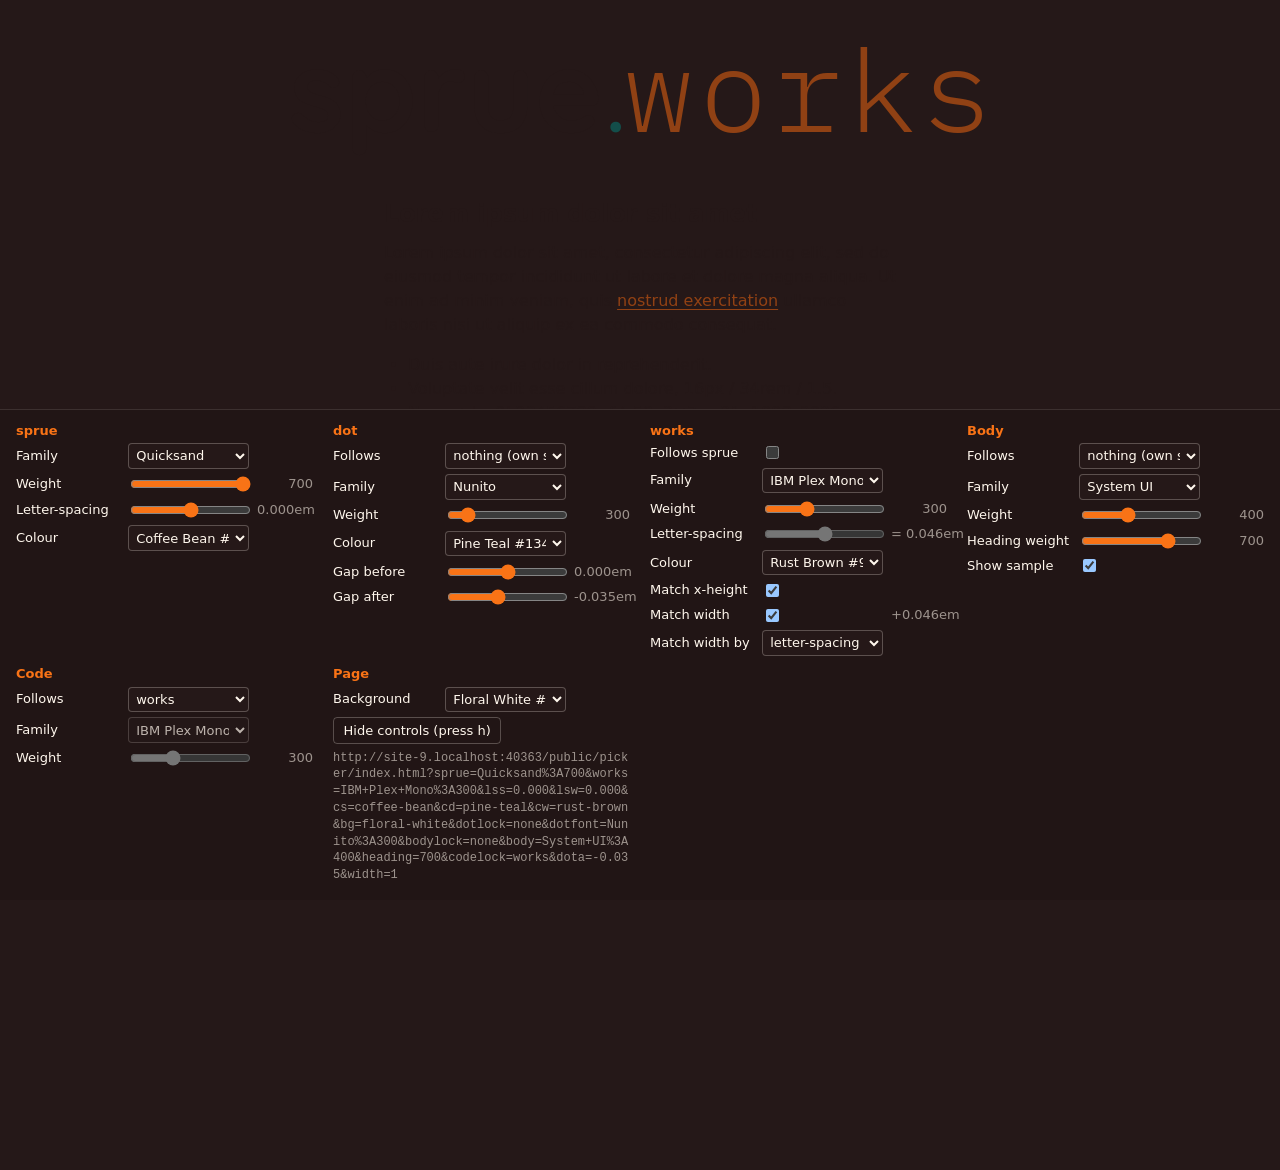
==== commit a02f7042: "[#15] (CRC; Claude Code) picker: Leave tracking to the user in axis mode The width-axis mode solves " ====
--- a/public/picker/index.html
+++ b/public/picker/index.html
@@ -409,9 +409,13 @@
         // controls
         const setRange = (el, fam, w) => { el.min = FAMILIES[fam][1]; el.max = FAMILIES[fam][2]; el.value = w; };
         form.f_s.value = S.fS; setRange(form.w_s, S.fS, S.wS); form.ow_s.value = S.wS; form.ls_s.value = S.lsS; form.ols_s.value = S.lsS.toFixed(3) + "em";
-        form.lock_w.checked = S.lockW; form.f_w.value = S.fW; form.f_w.disabled = S.lockW; setRange(form.w_w, S.fW, S.wW); form.w_w.disabled = S.lockW; form.ow_w.value = S.wW; const trackingDriven = !pitchMode && (S.wd || (S.pitch && bothMono)); // pitch mode leaves tracking to the user
+        form.lock_w.checked = S.lockW; form.f_w.value = S.fW; form.f_w.disabled = S.lockW; setRange(form.w_w, S.fW, S.wW); form.w_w.disabled = S.lockW; form.ow_w.value = S.wW; // The pitch and axis modes solve size or width, so the user's tracking stays theirs
+        // and is simply part of what gets measured, as in the letter-spacing mode it is not.
+        const trackingDriven = !pitchMode && !axisMode && (S.wd || (S.pitch && bothMono));
         form.ls_w.value = S.lsW; form.ls_w.disabled = S.lockW || trackingDriven;
-        form.ols_w.value = (trackingDriven ? "= " : "") + (S.lsW + pitchLs + widthLs).toFixed(3) + "em";
+        // "=" marks a number the picker chose. In axis mode that is only the remainder
+        // it had to add once the axis hit an end.
+        form.ols_w.value = (trackingDriven || (axisMode && widthLs !== 0) ? "= " : "") + (S.lsW + pitchLs + widthLs).toFixed(3) + "em";
         form.lock_d.value = S.lockD; form.f_d.value = S.fD; form.f_d.disabled = S.lockD !== "none"; setRange(form.w_d, S.fD, S.wD); form.w_d.disabled = S.lockD !== "none"; form.ow_d.value = S.wD;
         form.lock_b.value = S.lockB; form.f_b.value = S.fB; form.f_b.disabled = S.lockB !== "none"; setRange(form.w_b, S.fB, S.wB); form.w_b.disabled = S.lockB !== "none"; form.ow_b.value = S.wB;
         setRange(form.w_h, S.fB, S.wH); form.ow_h.value = S.wH; form.sample.checked = S.sample;
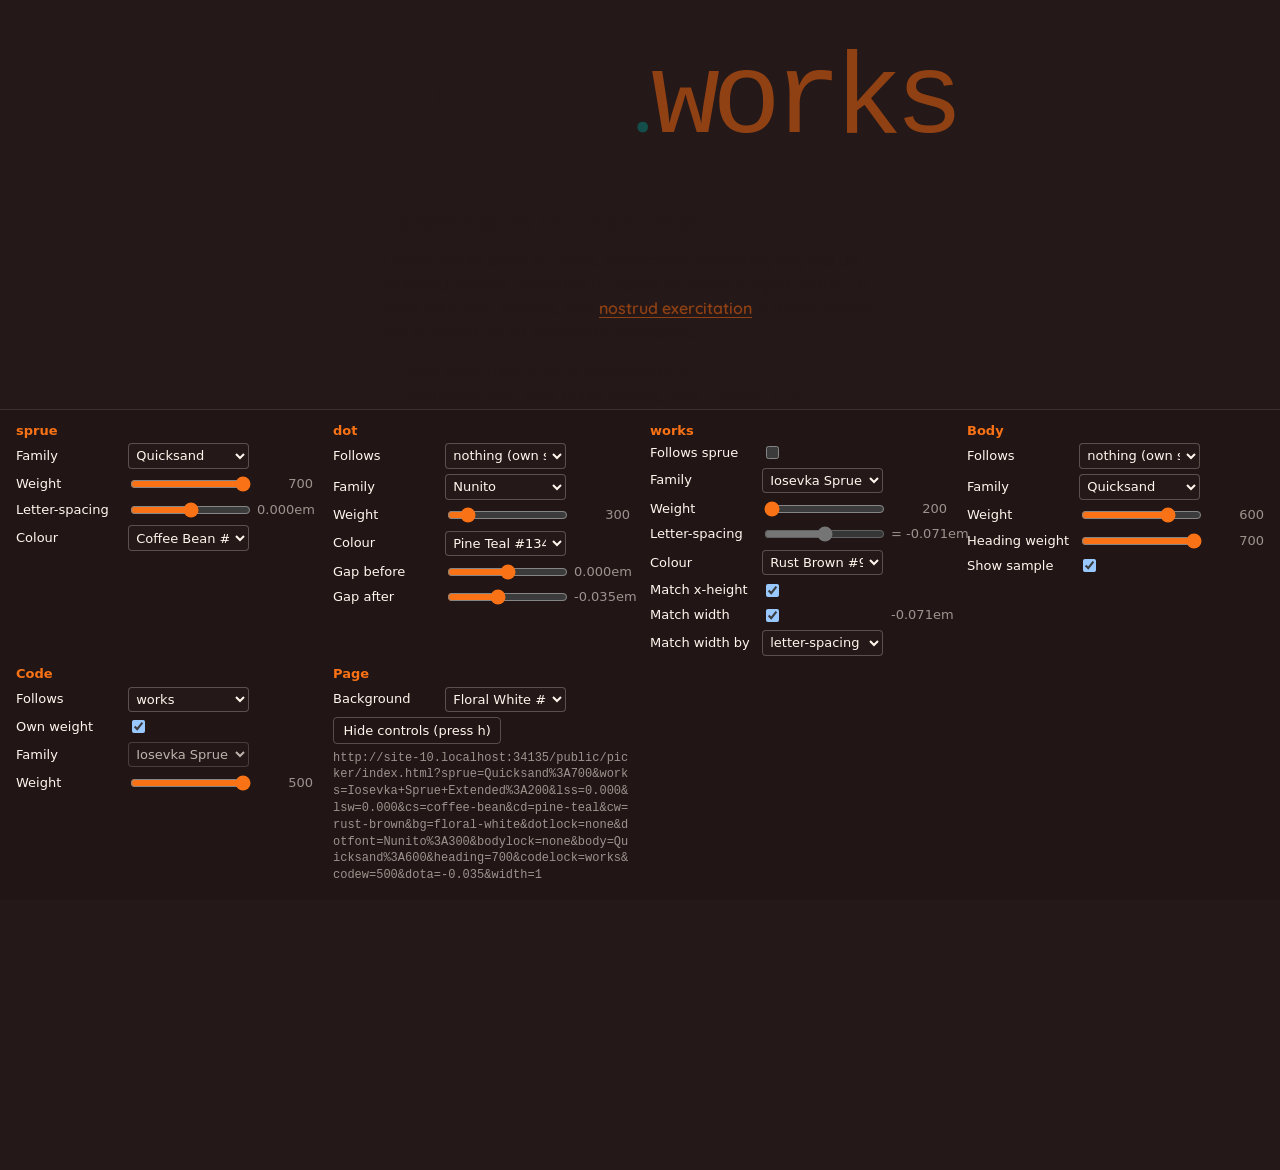
==== commit be98716b: "[#15] (Claude Code) site, brand: Match width by pitch in the picker, and ship Iosevka Sprue as /bran" ====
--- a/public/picker/index.html
+++ b/public/picker/index.html
@@ -10,12 +10,12 @@
     <link rel="preconnect" href="https://fonts.gstatic.com" crossorigin />
     <link id="gf" rel="stylesheet" href="" />
     <link rel="preconnect" href="https://cdn.jsdelivr.net" crossorigin />
-    <link rel="stylesheet" href="/brand/v1/theme.css" />
-    <link rel="stylesheet" href="/brand/v1/wordmark.css" />
+    <link rel="stylesheet" href="/brand/v2/theme.css" />
+    <link rel="stylesheet" href="/brand/v2/wordmark.css" />
     <link rel="stylesheet" href="/style.css" />
     <style>
       /* Picker-only additions; the page above the strip is the real home.
-         These rules come after /brand/v1/wordmark.css and set the same
+         These rules come after /brand/v2/wordmark.css and set the same
          properties on the same classes, so they replace the shipped wordmark
          composition (fonts, scale, tracking, dot gap) and the home page's
          colours with the picker's --f-*, --w-*, --c-*, --xscale and gap
@@ -33,7 +33,7 @@
       /* Sample body copy (#8): judges the Body and Code roles as running text.
          Kept visually secondary to the wordmark: measure-limited and coloured
          from the same picker variables as the wordmark. Sizes, leading, spacing
-         and radius are the theme's own tokens (/brand/v1/theme.css), so this
+         and radius are the theme's own tokens (/brand/v2/theme.css), so this
          previews how body copy set in the theme would look; only the faces
          come from the picker. */
       #sample { max-width: 34rem; margin: var(--sw-space-7, 3rem) auto 0; padding: 0 var(--sw-space-4, 1rem); color: var(--c-sprue); font-family: var(--f-body); font-weight: var(--w-body); font-variation-settings: var(--fvs-body, normal); font-size: var(--sw-text-md, 1rem); line-height: var(--sw-leading-normal, 1.5); }
@@ -50,7 +50,7 @@
       #picker {
         /* The panel is always dark, whatever the OS scheme or the chosen
            background, so pin its own fg/accent/muted rather than inheriting
-           the light-scheme values from /brand/v1/theme.css. */
+           the light-scheme values from /brand/v2/theme.css. */
         --sw-fg: var(--sw-floral-white, #fff7ed);
         --sw-accent: var(--sw-pumpkin-spice, #f97316);
         --sw-muted: #9d938d;
@@ -142,6 +142,7 @@
       <fieldset>
         <legend>Code</legend>
         <label>Follows <select name="lock_c"><option value="sprue">sprue</option><option value="works">works</option><option value="dot">dot</option><option value="body">body</option><option value="none">nothing (own settings)</option></select><output></output></label>
+        <label>Own weight <input type="checkbox" name="lock_cw" /><output></output></label>
         <label>Family <select name="f_c"></select><output></output></label>
         <label>Weight <input type="range" name="w_c" step="100" /><output name="ow_c"></output></label>
       </fieldset>
@@ -196,10 +197,16 @@
         // width can be matched by choosing a width rather than by tracking or a transform.
         "Martian Mono":        ["Martian+Mono", 100, 800, "monospace", null, "wdth,wght@75..112.5,100..800", [75, 112.5, 112.5]],
         "Iosevka":             ["@iosevka", 100, 900, "monospace"],
+        // Our own build (34.8.1, ligatures, x-height 520). The two 4.5 entries are the
+        // third-party build it replaces, kept for comparison; see each directory's README.
+        // Not plain "Iosevka Sprue": theme.css, loaded here too, gives that name to the
+        // Extended cut, and a second set of rules under it would shadow the shipped face.
+        "Iosevka Sprue Normal":   ["/picker/fonts/iosevka-sprue-34.8.1-run10/normal", 200, 500, "monospace", [200, 300, 500]],
+        "Iosevka Sprue Extended": ["/picker/fonts/iosevka-sprue-34.8.1-run10/extended", 200, 500, "monospace", [200, 300, 500]],
         "Iosevka 4.5":          ["/picker/fonts/iosevka-4.5/normal", 100, 900, "monospace"],
         "Iosevka 4.5 Extended": ["/picker/fonts/iosevka-4.5/extended", 100, 900, "monospace"],
         "Recursive":           ["Recursive", 300, 1000, "sans-serif", null, "wght,CASL,MONO@300..1000,0..1,0..1"],
-        // The theme's body face (--sw-font-body): the platform UI stack, nothing to load.
+        // The platform UI stack, nothing to load (the theme's body face before Quicksand).
         // Offered for the Body and Code roles only; the wordmark roles are measured on canvas
         // and need a real webfont.
         "System UI":           [null, 100, 900, "sans-serif"],
@@ -243,19 +250,22 @@
       const form = document.getElementById("picker");
       const root = document.documentElement.style;
       const q = new URLSearchParams(location.search);
-      const parse = (v, dFam, dW) => { const [f, w] = (v || "").split(":"); return [own(FAMILIES, f) ? f : dFam, +w || dW]; };
+      // Links made before the rename meant the Normal cut by "Iosevka Sprue".
+      const RENAMED = { "Iosevka Sprue": "Iosevka Sprue Normal" };
+      const parse = (v, dFam, dW) => { let [f, w] = (v || "").split(":"); f = RENAMED[f] || f; return [own(FAMILIES, f) ? f : dFam, +w || dW]; };
       const num = (k, d) => (q.has(k) ? +q.get(k) : d);
 
       // ---- state (all of it round-trips through the URL) ----
       // Defaults are the production combination from the wordmark tokens in
-      // /brand/v1/theme.css (Quicksand 700 / Nunito 300 / IBM Plex Mono 300, x-height and
-      // width matched, dot pulled 0.035em towards "works"), in the colours of
-      // whichever scheme the OS prefers. Keep them in sync with those tokens.
+      // /brand/v2/theme.css (Quicksand 700 / Nunito 300 / Iosevka Sprue Extended 200,
+      // x-height and width matched, dot pulled 0.035em towards "works"), in the colours
+      // of whichever scheme the OS prefers. Keep them in sync with those tokens: a bare
+      // /picker is meant to open on exactly what the site ships.
       const dark = matchMedia("(prefers-color-scheme: dark)").matches;
       const S = {};
       const webfont = (fam, d) => (FAMILIES[fam][0] ? fam : d);
       [S.fS, S.wS] = parse(q.get("sprue"), "Quicksand", 700); S.fS = webfont(S.fS, "Quicksand");
-      [S.fW, S.wW] = parse(q.get("works"), "IBM Plex Mono", 300); S.fW = webfont(S.fW, "IBM Plex Mono");
+      [S.fW, S.wW] = parse(q.get("works"), "Iosevka Sprue Extended", 200); S.fW = webfont(S.fW, "Iosevka Sprue Extended");
       S.lockW = S.fW === S.fS && S.wW === S.wS;
       S.lockD = ["sprue", "works", "none"].includes(q.get("dotlock")) ? q.get("dotlock") : "none";
       [S.fD, S.wD] = parse(q.get("dotfont"), "Nunito", 300); S.fD = webfont(S.fD, "Nunito");
@@ -266,16 +276,27 @@
       S.mono = num("mono", 1); S.casl = num("casl", 1);
       // Body and Code roles (#8): the sample block follows these; each can
       // track a wordmark role or carry its own face. Defaults are production:
-      // --sw-font-body is the platform UI stack, --sw-font-mono is the works face.
+      // --sw-font-body is Quicksand 600 with headings at 700, and --sw-font-mono is
+      // the works face set at --sw-weight-code.
       S.lockB = ["sprue", "works", "dot", "none"].includes(q.get("bodylock")) ? q.get("bodylock") : "none";
-      [S.fB, S.wB] = parse(q.get("body"), "System UI", 400);
+      [S.fB, S.wB] = parse(q.get("body"), "Quicksand", 600);
       S.wH = Number.isFinite(num("heading", 700)) ? num("heading", 700) : 700;
       S.lockC = ["sprue", "works", "dot", "body", "none"].includes(q.get("codelock")) ? q.get("codelock") : "works";
-      [S.fC, S.wC] = parse(q.get("code"), "IBM Plex Mono", 300);
+      [S.fC, S.wC] = parse(q.get("code"), "Iosevka Sprue Extended", 500);
+      // Following a role is about the family; the weight can still be the code's
+      // own, so one face can set the wordmark and the code at two weights. codew
+      // carries that weight, and its presence is what says it is not inherited.
+      // Production sets code on the works family at its own weight, so a bare /picker
+      // does too. A URL that named a lock without a weight predates codew and meant the
+      // weight was inherited, so leave that reading alone.
+      S.ownWC = S.lockC !== "none" && (q.has("codew") || !q.has("codelock"));
+      if (S.ownWC && Number.isFinite(num("codew", NaN))) S.wC = num("codew", NaN);
       S.sample = q.get("sample") !== "0";
       S.xh = q.get("xh") !== "0"; S.wd = q.has("width") ? q.get("width") === "1" : true; S.pitch = q.get("pitch") !== "0";
+      // How Match width fits "works": tracking, or (mono only) its pitch, or pitch in X
+      // with x-height in Y, or the face's own width axis.
       S.wdBy = ["pitch", "stretch", "axis"].includes(q.get("widthby")) ? q.get("widthby") : "ls";
-      S.wdthW = num("wdthw", NaN); // the works face's width axis; NaN until a face with one is picked // how Match width fits "works": tracking, or (mono only) its pitch, or pitch in X with x-height in Y
+      S.wdthW = num("wdthw", NaN); // the works face's width axis; NaN until a face with one is picked
       let xscale = 1, dscale = 1, xstretch = 1, pitchLs = 0, widthLs = 0, axisMaxed = false, measureTimer;
 
       for (const sel of [form.f_s, form.f_w, form.f_d, form.f_b, form.f_c]) for (const [name, [gf]] of Object.entries(FAMILIES)) if (gf || sel === form.f_b || sel === form.f_c) sel.add(new Option(name, name));
@@ -291,16 +312,32 @@
       };
       const isMono = (fam) => FAMILIES[fam][3] === "monospace" || (fam === "Recursive" && S.mono >= 0.5);
 
-      // ---- measurement (canvas, 100px, current variation axes) ----
+      // ---- measurement (canvas, current variation axes) ----
+      // Measured at 1000px, not at a display size: actualBoundingBoxAscent comes back
+      // quantised, so at 100px an x-height of 0.535em and one of 0.520em read as 55 and
+      // 52 and their ratio is 2.8% too large -- a real error, since that ratio becomes
+      // the works scale and the mark is set at whatever size the page wants. From about
+      // 400px up the ratio settles on the drawn one, and these are ratios, so the size
+      // they are taken at cancels.
+      const MEASURE_PX = 1000;
       const ctx = document.createElement("canvas").getContext("2d");
       const metric = (fam, w, fn, wdth) => {
-        const face = `${w} 100px "${fam}"`;
+        const face = `${w} ${MEASURE_PX}px "${fam}"`;
         if (!document.fonts.check(face)) return null;
-        if ("fontVariationSettings" in ctx) ctx.fontVariationSettings = fvs(fam, wdth);
         ctx.font = face; return fn(ctx.measureText("x"));
       };
-      const xHeight = (fam, w, wdth) => metric(fam, w, (m) => m.actualBoundingBoxAscent, wdth);
-      const advance = (fam, w, wdth) => metric(fam, w, (m) => m.width, wdth);
+      // Canvas has no way to set a variation axis, so a width-axis face is measured
+      // at its default width there. That is fine for x-height, which the one such face
+      // here (Martian Mono) holds constant across wdth, but not for the advance, which
+      // is what wdth changes: read that from an off-screen span carrying the settings.
+      const probe = Object.assign(document.createElement("span"), { textContent: "x".repeat(10) });
+      probe.style.cssText = `position:absolute;left:-99999px;top:0;white-space:pre;font-size:${MEASURE_PX}px`;
+      document.body.appendChild(probe);
+      const xHeight = (fam, w) => metric(fam, w, (m) => m.actualBoundingBoxAscent);
+      const advance = (fam, w, wdth) => metric(fam, w, () => {
+        Object.assign(probe.style, { fontFamily: `"${fam}"`, fontWeight: w, fontVariationSettings: fvs(fam, wdth) });
+        return probe.getBoundingClientRect().width / 10;
+      });
       const later = () => { clearTimeout(measureTimer); measureTimer = setTimeout(render, 150); };
       // Rendered width of a word span minus the trailing letter-spacing after its last glyph.
       const inkWidth = (sel) => { const el = document.querySelector(sel); const r = document.createRange(); r.selectNodeContents(el); return r.getBoundingClientRect().width - (parseFloat(getComputedStyle(el).letterSpacing) || 0); };
@@ -312,7 +349,7 @@
         const role = { sprue: [S.fS, S.wS], works: [S.fW, S.wW], dot: [S.fD, S.wD] };
         if (S.lockB !== "none") [S.fB, S.wB] = role[S.lockB];
         S.wB = snap(S.fB, S.wB); S.wH = snap(S.fB, S.wH);
-        if (S.lockC !== "none") [S.fC, S.wC] = S.lockC === "body" ? [S.fB, S.wB] : role[S.lockC];
+        if (S.lockC !== "none") { const [fC, wC] = S.lockC === "body" ? [S.fB, S.wB] : role[S.lockC]; S.fC = fC; if (!S.ownWC) S.wC = wC; }
         S.wC = snap(S.fC, S.wC);
         for (const fam of [S.fS, S.fW, S.fD, S.fB, S.fC]) ensureFontsource(fam);
         const wAx = wdthAxis(S.fW); // [min, max, default]
@@ -346,7 +383,7 @@
         // x-height: scale works so its lowercase x matches sprue's; the dot follows whichever side it locks to
         xstretch = 1; axisMaxed = false;
         if (pitchMode) {
-          if (stretchMode) { const a = xHeight(S.fS, S.wS), b = xHeight(S.fW, S.wW, S.wdthW); if (a && b) xscale = a / b; else later(); }
+          if (stretchMode) { const a = xHeight(S.fS, S.wS), b = xHeight(S.fW, S.wW); if (a && b) xscale = a / b; else later(); }
           root.setProperty("--pitch-ls", "0em"); root.setProperty("--width-ls", "0em"); root.setProperty("--xstretch", "1"); root.setProperty("--stretch-pad", "0em"); root.setProperty("--xscale", xscale.toFixed(4));
           const w = inkWidth(".sw-wordmark__works"), t = inkWidth(".sw-wordmark__sprue");
           if (!(w > 0 && t > 0)) { xscale = 1; later(); }
@@ -359,7 +396,7 @@
             root.setProperty("--stretch-pad", px ? ((xstretch - 1) * w / px).toFixed(4) + "em" : "0em");
           }
           else xscale *= t / w;
-        } else if (S.xh && differs) { const a = xHeight(S.fS, S.wS), b = xHeight(S.fW, S.wW, S.wdthW); if (a && b) xscale = a / b; else later(); } else xscale = 1;
+        } else if (S.xh && differs) { const a = xHeight(S.fS, S.wS), b = xHeight(S.fW, S.wW); if (a && b) xscale = a / b; else later(); } else xscale = 1;
         dscale = S.lockD === "works" ? xscale : 1;
         root.setProperty("--xscale", xscale.toFixed(4)); root.setProperty("--dscale", dscale.toFixed(4)); root.setProperty("--xstretch", xstretch.toFixed(4));
         if (xstretch === 1) root.setProperty("--stretch-pad", "0em");
@@ -367,7 +404,7 @@
         // pitch: two monos -> tracking on works so per-character advance matches sprue's (words only)
         const bothMono = isMono(S.fS) && isMono(S.fW) && (S.fS !== S.fW || S.wS !== S.wW || S.lsS !== S.lsW);
         document.getElementById("pitchrow").hidden = !bothMono;
-        if (S.pitch && bothMono && !S.wd) { const a = advance(S.fS, S.wS), b = advance(S.fW, S.wW, S.wdthW); if (a && b) pitchLs = (a / 100 + S.lsS) / xscale - b / 100 - S.lsW; else later(); } else pitchLs = 0;
+        if (S.pitch && bothMono && !S.wd) { const a = advance(S.fS, S.wS), b = advance(S.fW, S.wW, S.wdthW); if (a && b) pitchLs = (a / MEASURE_PX + S.lsS) / xscale - b / MEASURE_PX - S.lsW; else later(); } else pitchLs = 0;
         root.setProperty("--pitch-ls", pitchLs.toFixed(4) + "em");
 
         // width by axis: choose the works face's width so its ink width equals sprue's. Ink width
@@ -409,8 +446,10 @@
         // controls
         const setRange = (el, fam, w) => { el.min = FAMILIES[fam][1]; el.max = FAMILIES[fam][2]; el.value = w; };
         form.f_s.value = S.fS; setRange(form.w_s, S.fS, S.wS); form.ow_s.value = S.wS; form.ls_s.value = S.lsS; form.ols_s.value = S.lsS.toFixed(3) + "em";
-        form.lock_w.checked = S.lockW; form.f_w.value = S.fW; form.f_w.disabled = S.lockW; setRange(form.w_w, S.fW, S.wW); form.w_w.disabled = S.lockW; form.ow_w.value = S.wW; // The pitch and axis modes solve size or width, so the user's tracking stays theirs
-        // and is simply part of what gets measured, as in the letter-spacing mode it is not.
+        form.lock_w.checked = S.lockW; form.f_w.value = S.fW; form.f_w.disabled = S.lockW; setRange(form.w_w, S.fW, S.wW); form.w_w.disabled = S.lockW; form.ow_w.value = S.wW;
+        // Tracking is the picker's to set only in the letter-spacing mode. The pitch and
+        // axis modes solve size or width instead, so there the user's tracking stays
+        // theirs and is simply part of what gets measured.
         const trackingDriven = !pitchMode && !axisMode && (S.wd || (S.pitch && bothMono));
         form.ls_w.value = S.lsW; form.ls_w.disabled = S.lockW || trackingDriven;
         // "=" marks a number the picker chose. In axis mode that is only the remainder
@@ -419,7 +458,9 @@
         form.lock_d.value = S.lockD; form.f_d.value = S.fD; form.f_d.disabled = S.lockD !== "none"; setRange(form.w_d, S.fD, S.wD); form.w_d.disabled = S.lockD !== "none"; form.ow_d.value = S.wD;
         form.lock_b.value = S.lockB; form.f_b.value = S.fB; form.f_b.disabled = S.lockB !== "none"; setRange(form.w_b, S.fB, S.wB); form.w_b.disabled = S.lockB !== "none"; form.ow_b.value = S.wB;
         setRange(form.w_h, S.fB, S.wH); form.ow_h.value = S.wH; form.sample.checked = S.sample;
-        form.lock_c.value = S.lockC; form.f_c.value = S.fC; form.f_c.disabled = S.lockC !== "none"; setRange(form.w_c, S.fC, S.wC); form.w_c.disabled = S.lockC !== "none"; form.ow_c.value = S.wC;
+        form.lock_c.value = S.lockC; form.f_c.value = S.fC; form.f_c.disabled = S.lockC !== "none";
+        form.lock_cw.checked = S.ownWC; form.lock_cw.disabled = S.lockC === "none"; // nothing to inherit a weight from
+        setRange(form.w_c, S.fC, S.wC); form.w_c.disabled = S.lockC !== "none" && !S.ownWC; form.ow_c.value = S.wC;
         form.c_s.value = S.cS; form.c_d.value = S.cD; form.c_w.value = S.cW; form.c_bg.value = S.cBg;
         form.dotb.value = S.dotB; form.dota.value = S.dotA; form.odotb.value = S.dotB.toFixed(3) + "em"; form.odota.value = S.dotA.toFixed(3) + "em";
         form.xh.checked = S.xh; form.xh.disabled = pitchMode && S.wdBy === "pitch";
@@ -437,7 +478,7 @@
         const p = new URLSearchParams({ sprue: `${S.fS}:${S.wS}`, works: `${S.fW}:${S.wW}`, lss: S.lsS.toFixed(3), lsw: S.lsW.toFixed(3), cs: S.cS, cd: S.cD, cw: S.cW, bg: S.cBg });
         p.set("dotlock", S.lockD); if (S.lockD === "none") p.set("dotfont", `${S.fD}:${S.wD}`);
         p.set("bodylock", S.lockB); if (S.lockB === "none") p.set("body", `${S.fB}:${S.wB}`); p.set("heading", S.wH);
-        p.set("codelock", S.lockC); if (S.lockC === "none") p.set("code", `${S.fC}:${S.wC}`);
+        p.set("codelock", S.lockC); if (S.lockC === "none") p.set("code", `${S.fC}:${S.wC}`); else if (S.ownWC) p.set("codew", S.wC);
         if (!S.sample) p.set("sample", "0");
         if (S.dotB) p.set("dotb", S.dotB.toFixed(3)); if (S.dotA) p.set("dota", S.dotA.toFixed(3));
         if (rec) { p.set("mono", S.mono.toFixed(2)); p.set("casl", S.casl.toFixed(2)); }
@@ -451,7 +492,7 @@
       bind("lock_w", (e) => { S.lockW = e.checked; }); bind("f_w", (e) => { S.fW = e.value; }); bind("w_w", (e) => { S.wW = +e.value; }); bind("ls_w", (e) => { S.lsW = +e.value; });
       bind("lock_d", (e) => { S.lockD = e.value; }); bind("f_d", (e) => { S.fD = e.value; }); bind("w_d", (e) => { S.wD = +e.value; });
       bind("lock_b", (e) => { S.lockB = e.value; }); bind("f_b", (e) => { S.fB = e.value; }); bind("w_b", (e) => { S.wB = +e.value; }); bind("w_h", (e) => { S.wH = +e.value; }); bind("sample", (e) => { S.sample = e.checked; });
-      bind("lock_c", (e) => { S.lockC = e.value; }); bind("f_c", (e) => { S.fC = e.value; }); bind("w_c", (e) => { S.wC = +e.value; });
+      bind("lock_c", (e) => { S.lockC = e.value; }); bind("lock_cw", (e) => { S.ownWC = e.checked; }); bind("f_c", (e) => { S.fC = e.value; }); bind("w_c", (e) => { S.wC = +e.value; });
       bind("c_s", (e) => { S.cS = e.value; }); bind("c_d", (e) => { S.cD = e.value; }); bind("c_w", (e) => { S.cW = e.value; }); bind("c_bg", (e) => { S.cBg = e.value; });
       bind("dotb", (e) => { S.dotB = +e.value; }); bind("dota", (e) => { S.dotA = +e.value; });
       bind("mono", (e) => { S.mono = +e.value; }); bind("casl", (e) => { S.casl = +e.value; });
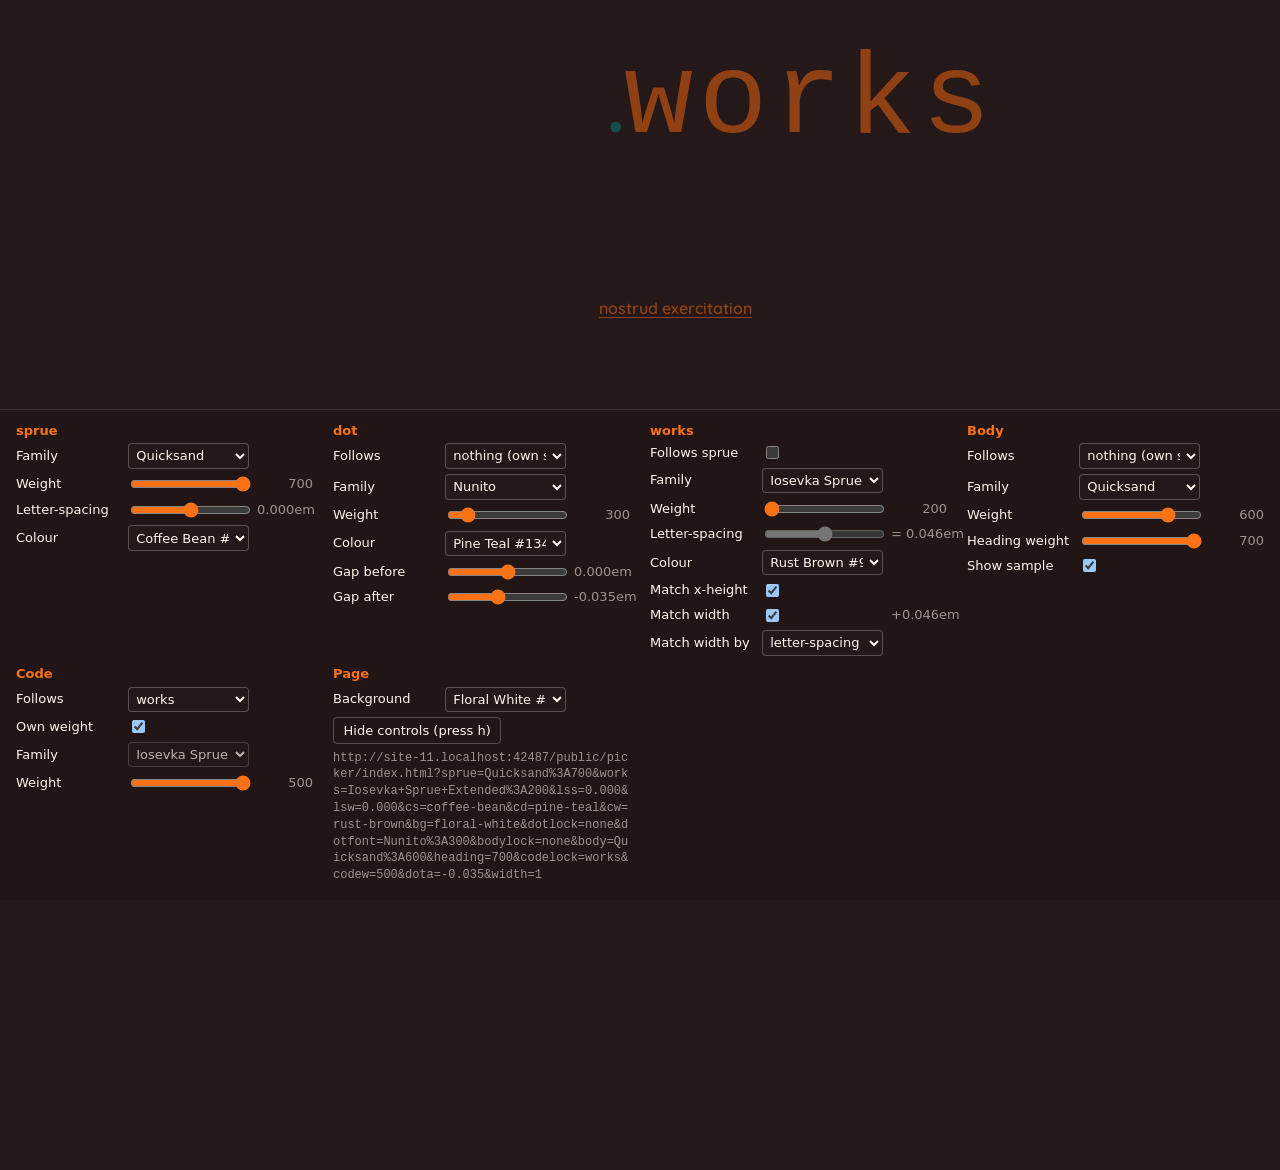
==== commit 9b10cf8d: "[#15] (CRC; Claude Code) picker, brand: Apply the /code-review high findings - picker: a dot, body o" ====
--- a/public/picker/index.html
+++ b/public/picker/index.html
@@ -195,7 +195,7 @@
         // Martian Mono (OFL, evilmartians/mono) carries a real drawn width axis: at every
         // wdth its x-height holds at 0.600em while the advance runs 0.600em to 0.750em, so
         // width can be matched by choosing a width rather than by tracking or a transform.
-        "Martian Mono":        ["Martian+Mono", 100, 800, "monospace", null, "wdth,wght@75..112.5,100..800", [75, 112.5, 112.5]],
+        "Martian Mono":        ["Martian+Mono", 100, 800, "monospace", null, "wdth,wght@75..112.5,100..800", [75, 112.5, 100]],
         "Iosevka":             ["@iosevka", 100, 900, "monospace"],
         // Our own build (34.8.1, ligatures, x-height 520). The two 4.5 entries are the
         // third-party build it replaces, kept for comparison; see each directory's README.
@@ -331,7 +331,8 @@
       // here (Martian Mono) holds constant across wdth, but not for the advance, which
       // is what wdth changes: read that from an off-screen span carrying the settings.
       const probe = Object.assign(document.createElement("span"), { textContent: "x".repeat(10) });
-      probe.style.cssText = `position:absolute;left:-99999px;top:0;white-space:pre;font-size:${MEASURE_PX}px`;
+      // Fixed and zero-height, so its 1000px line box adds no scrollable overflow to the page.
+      probe.style.cssText = `position:fixed;left:0;top:0;height:0;overflow:hidden;visibility:hidden;white-space:pre;font-size:${MEASURE_PX}px`;
       document.body.appendChild(probe);
       const xHeight = (fam, w) => metric(fam, w, (m) => m.actualBoundingBoxAscent);
       const advance = (fam, w, wdth) => metric(fam, w, () => {
@@ -358,9 +359,9 @@
         // fonts
         root.setProperty("--f-sprue", stack(S.fS)); root.setProperty("--w-sprue", S.wS); root.setProperty("--fvs-sprue", fvs(S.fS)); root.setProperty("--ls-sprue", S.lsS + "em");
         root.setProperty("--f-works", stack(S.fW)); root.setProperty("--w-works", S.wW); root.setProperty("--fvs-works", fvs(S.fW, S.wdthW)); root.setProperty("--ls-works", S.lsW + "em");
-        root.setProperty("--f-dot", stack(S.fD)); root.setProperty("--w-dot", S.wD); root.setProperty("--fvs-dot", fvs(S.fD));
-        root.setProperty("--f-body", stack(S.fB)); root.setProperty("--w-body", S.wB); root.setProperty("--fvs-body", fvs(S.fB)); root.setProperty("--w-heading", S.wH);
-        root.setProperty("--f-code", stack(S.fC)); root.setProperty("--w-code", S.wC); root.setProperty("--fvs-code", fvs(S.fC));
+        root.setProperty("--f-dot", stack(S.fD)); root.setProperty("--w-dot", S.wD);
+        root.setProperty("--f-body", stack(S.fB)); root.setProperty("--w-body", S.wB);  root.setProperty("--w-heading", S.wH);
+        root.setProperty("--f-code", stack(S.fC)); root.setProperty("--w-code", S.wC); 
         document.body.classList.toggle("hide-sample", !S.sample);
         root.setProperty("--c-sprue", PALETTE[S.cS][1]); root.setProperty("--c-dot", PALETTE[S.cD][1]); root.setProperty("--c-works", PALETTE[S.cW][1]); root.setProperty("--sw-bg", PALETTE[S.cBg][1]);
         root.setProperty("--dot-before", S.dotB + "em"); root.setProperty("--dot-after", S.dotA + "em");
@@ -375,7 +376,7 @@
         const axisMode = S.wd && !!wAx && S.wdBy === "axis";
         // Y from x-height, X from pitch: a deliberate distortion, read the % before keeping it.
         // Not gated on differs: identical faces have an x-height ratio of 1, and the stretch still has work to do.
-        const stretchMode = pitchMode && S.wdBy === "stretch" && S.xh;
+        const stretchMode = pitchMode && S.wdBy === "stretch"; // x-height is what it stretches to, so it is always on here
         document.getElementById("wdbyrow").hidden = !(S.wd && (isMono(S.fW) || wAx));
         document.getElementById("wdthrow").hidden = !wAx;
         for (const o of form.wd_by.options) o.disabled = o.value === "axis" ? !wAx : o.value === "ls" ? false : !isMono(S.fW);
@@ -422,7 +423,11 @@
             if (Math.abs(next - wd) < 1e-4) break; // bracket collapsed: as close as this axis gets
             wd = next;
           }
-          S.wdthW = wd; // delta always belongs to the value now in use
+          // The loop can end on a width it chose but never measured (steps exhausted), so apply
+          // and measure the final value once more: the tracking below must belong to it.
+          root.setProperty("--fvs-works", fvs(S.fW, wd));
+          delta = target - inkWidth(".sw-wordmark__works");
+          S.wdthW = wd;
           // Any width left over is closed with tracking, so "Match width" stays true to its name.
           // Two different reasons to have some: the axis is pinned at an end, which happens when
           // x-height matching has fixed a size no cut can span, or layout simply quantises finer
@@ -442,6 +447,11 @@
           const delta = inkWidth(".sw-wordmark__sprue") - inkWidth(".sw-wordmark__works");
           if (Math.abs(delta) > 0.05 && worksPx) { widthLs += delta / (4 * worksPx); root.setProperty("--width-ls", widthLs.toFixed(4) + "em"); } // 4 inter-letter gaps in "works"
         } else { widthLs = 0; root.setProperty("--width-ls", "0em"); }
+
+        // A role set in the works family is set at the works width too: the dot, body or code
+        // that follows "works" should not render its face at a different width from it.
+        const fvsRole = (fam) => fvs(fam, fam === S.fW ? S.wdthW : undefined);
+        root.setProperty("--fvs-dot", fvsRole(S.fD)); root.setProperty("--fvs-body", fvsRole(S.fB)); root.setProperty("--fvs-code", fvsRole(S.fC));
 
         // controls
         const setRange = (el, fam, w) => { el.min = FAMILIES[fam][1]; el.max = FAMILIES[fam][2]; el.value = w; };
@@ -463,8 +473,8 @@
         setRange(form.w_c, S.fC, S.wC); form.w_c.disabled = S.lockC !== "none" && !S.ownWC; form.ow_c.value = S.wC;
         form.c_s.value = S.cS; form.c_d.value = S.cD; form.c_w.value = S.cW; form.c_bg.value = S.cBg;
         form.dotb.value = S.dotB; form.dota.value = S.dotA; form.odotb.value = S.dotB.toFixed(3) + "em"; form.odota.value = S.dotA.toFixed(3) + "em";
-        form.xh.checked = S.xh; form.xh.disabled = pitchMode && S.wdBy === "pitch";
-        form.oxh.value = form.xh.disabled ? "(pitch sets size)" : S.xh && xscale !== 1 ? "×" + xscale.toFixed(3) : "";
+        form.xh.checked = S.xh || stretchMode; form.xh.disabled = pitchMode;
+        form.oxh.value = pitchMode && !stretchMode ? "(pitch sets size)" : S.xh && xscale !== 1 ? "×" + xscale.toFixed(3) : "";
         form.wd.checked = S.wd; form.owd.value = pitchMode && !stretchMode ? "×" + xscale.toFixed(3) : stretchMode ? "" : widthLs === 0 ? "" : (widthLs > 0 ? "+" : "") + widthLs.toFixed(3) + "em";
         if (wAx) { form.wdth.min = wAx[0]; form.wdth.max = wAx[1]; form.wdth.value = S.wdthW; form.wdth.disabled = axisMode; form.owdth.value = S.wdthW.toFixed(1) + (axisMode ? (axisMaxed ? (S.wdthW >= wAx[1] ? " (widest, tracking helps)" : " (narrowest, tracking helps)") : " (matched)") : S.wdthW === wAx[2] ? " (default)" : ""); }
         const stretchPct = (xstretch - 1) * 100;
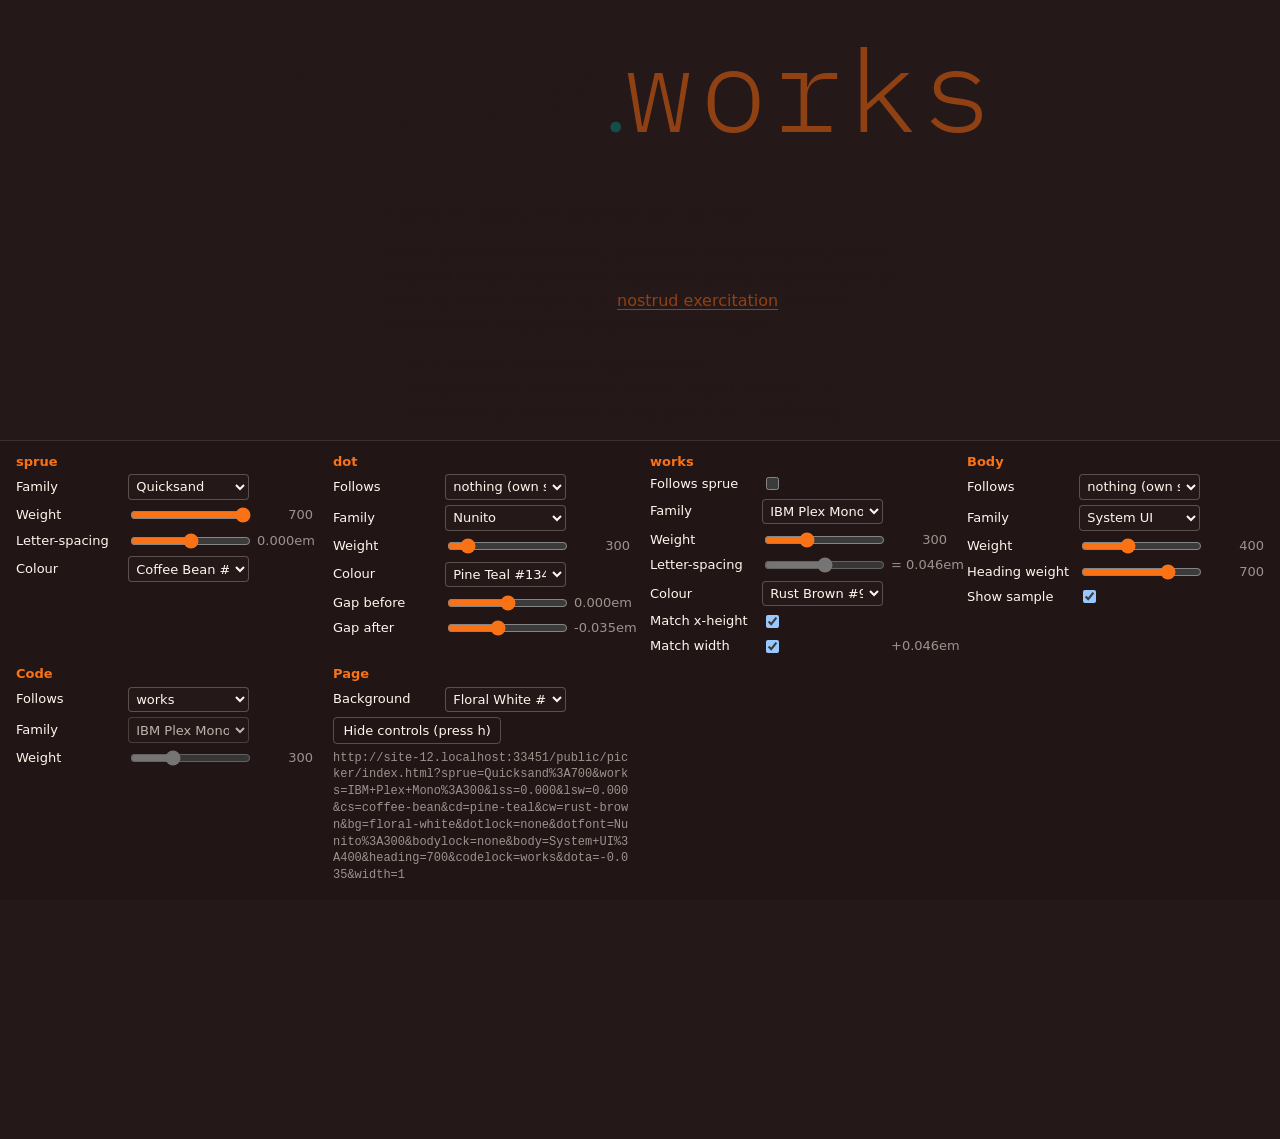
==== commit b860b294: "[#22] (Claude Code) site: Mirror the two-link footer in the picker The picker previews the real home" ====
--- a/public/picker/index.html
+++ b/public/picker/index.html
@@ -9,13 +9,12 @@
     <link rel="preconnect" href="https://fonts.googleapis.com" />
     <link rel="preconnect" href="https://fonts.gstatic.com" crossorigin />
     <link id="gf" rel="stylesheet" href="" />
-    <link rel="preconnect" href="https://cdn.jsdelivr.net" crossorigin />
-    <link rel="stylesheet" href="/brand/v2/theme.css" />
-    <link rel="stylesheet" href="/brand/v2/wordmark.css" />
+    <link rel="stylesheet" href="/brand/v1/theme.css" />
+    <link rel="stylesheet" href="/brand/v1/wordmark.css" />
     <link rel="stylesheet" href="/style.css" />
     <style>
       /* Picker-only additions; the page above the strip is the real home.
-         These rules come after /brand/v2/wordmark.css and set the same
+         These rules come after /brand/v1/wordmark.css and set the same
          properties on the same classes, so they replace the shipped wordmark
          composition (fonts, scale, tracking, dot gap) and the home page's
          colours with the picker's --f-*, --w-*, --c-*, --xscale and gap
@@ -24,16 +23,15 @@
          Each span's letter-spacing is applied via a CSS variable; trailing
          tracking is measured out of widths, and given back as a margin the way
          wordmark.css does, so the preview occupies the width the shipped mark
-         would. The stretch mode's X transform rides on the same span, and its
-         centring pad is added to that same margin. */
+         would. */
       .sw-wordmark__sprue { color: var(--c-sprue); font-family: var(--f-sprue); font-weight: var(--w-sprue); font-variation-settings: var(--fvs-sprue, normal); letter-spacing: var(--ls-sprue, 0em); }
       .sw-wordmark__dot   { font-family: var(--f-dot);   font-weight: var(--w-dot);   font-variation-settings: var(--fvs-dot, normal);   font-size: calc(1em * var(--dscale, 1)); color: var(--c-dot); margin-left: var(--dot-before, 0em); margin-right: var(--dot-after, 0em); letter-spacing: 0; }
-      .sw-wordmark__works { color: var(--c-works); font-family: var(--f-works); font-weight: var(--w-works); font-variation-settings: var(--fvs-works, normal); font-size: calc(1em * var(--xscale, 1)); letter-spacing: calc(var(--ls-works, 0em) + var(--pitch-ls, 0em) + var(--width-ls, 0em)); display: inline-block; transform: scaleX(var(--xstretch, 1)); transform-origin: left center; margin-right: calc(-1 * (var(--ls-works, 0em) + var(--pitch-ls, 0em) + var(--width-ls, 0em)) + var(--stretch-pad, 0em)); }
+      .sw-wordmark__works { color: var(--c-works); font-family: var(--f-works); font-weight: var(--w-works); font-variation-settings: var(--fvs-works, normal); font-size: calc(1em * var(--xscale, 1)); letter-spacing: calc(var(--ls-works, 0em) + var(--pitch-ls, 0em) + var(--width-ls, 0em)); margin-right: calc(-1 * (var(--ls-works, 0em) + var(--pitch-ls, 0em) + var(--width-ls, 0em))); }
       main { padding-bottom: calc(var(--panel-h, 24rem) + 2rem); align-content: center; } /* --panel-h is the measured height of #picker; align-content keeps the sample under the wordmark on tall viewports */
       /* Sample body copy (#8): judges the Body and Code roles as running text.
          Kept visually secondary to the wordmark: measure-limited and coloured
          from the same picker variables as the wordmark. Sizes, leading, spacing
-         and radius are the theme's own tokens (/brand/v2/theme.css), so this
+         and radius are the theme's own tokens (/brand/v1/theme.css), so this
          previews how body copy set in the theme would look; only the faces
          come from the picker. */
       #sample { max-width: 34rem; margin: var(--sw-space-7, 3rem) auto 0; padding: 0 var(--sw-space-4, 1rem); color: var(--c-sprue); font-family: var(--f-body); font-weight: var(--w-body); font-variation-settings: var(--fvs-body, normal); font-size: var(--sw-text-md, 1rem); line-height: var(--sw-leading-normal, 1.5); }
@@ -50,7 +48,7 @@
       #picker {
         /* The panel is always dark, whatever the OS scheme or the chosen
            background, so pin its own fg/accent/muted rather than inheriting
-           the light-scheme values from /brand/v2/theme.css. */
+           the light-scheme values from /brand/v1/theme.css. */
         --sw-fg: var(--sw-floral-white, #fff7ed);
         --sw-accent: var(--sw-pumpkin-spice, #f97316);
         --sw-muted: #9d938d;
@@ -79,7 +77,7 @@
       }
       body.hide-picker #picker { display: none; }
       body.hide-picker main { padding-bottom: 2rem; }
-      body.hide-picker footer { display: block; }
+      body.hide-picker footer { display: flex; } /* the home footer's own display, from /style.css */
     </style>
   </head>
   <body>
@@ -99,7 +97,7 @@
         <small>Set in the Body and Code faces chosen below; the wordmark above is Display. Press h to hide the controls.</small>
       </section>
     </main>
-    <footer><a href="https://polyglot.sprue.works">Polyglot Slides</a></footer>
+    <footer><a href="https://polyglot.sprue.works">Polyglot Slides</a> <a href="https://guide.sprue.works">Voter Guide</a></footer>
 
     <form id="picker" onsubmit="return false">
       <fieldset>
@@ -127,8 +125,6 @@
         <label>Colour <select name="c_w" data-palette></select><output></output></label>
         <label>Match x-height <input type="checkbox" name="xh" /><output name="oxh"></output></label>
         <label>Match width <input type="checkbox" name="wd" /><output name="owd"></output></label>
-        <label id="wdthrow" hidden>Width axis <input type="range" name="wdth" step="0.5" /><output name="owdth"></output></label>
-        <label id="wdbyrow" hidden>Match width by <select name="wd_by"><option value="ls">letter-spacing</option><option value="pitch">pitch (mono)</option><option value="stretch">pitch, stretched to x-height</option><option value="axis">width axis (drawn)</option></select><output name="owdby"></output></label>
         <label id="pitchrow" hidden>Match pitch (mono) <input type="checkbox" name="pitch" /><output name="opitch"></output></label>
       </fieldset>
       <fieldset>
@@ -142,7 +138,6 @@
       <fieldset>
         <legend>Code</legend>
         <label>Follows <select name="lock_c"><option value="sprue">sprue</option><option value="works">works</option><option value="dot">dot</option><option value="body">body</option><option value="none">nothing (own settings)</option></select><output></output></label>
-        <label>Own weight <input type="checkbox" name="lock_cw" /><output></output></label>
         <label>Family <select name="f_c"></select><output></output></label>
         <label>Weight <input type="range" name="w_c" step="100" /><output name="ow_c"></output></label>
       </fieldset>
@@ -157,11 +152,7 @@
     </form>
 
     <script>
-      // family -> [source, minWeight, maxWeight, generic, fixedWeights?, axisSpec?, wdth [min,max,default]?]
-      // source is the Google Fonts family name, "@<slug>" for a Fontsource
-      // package served from jsDelivr (faces Google Fonts doesn't carry), or a
-      // path starting with "/" for faces served from this origin, where each
-      // weight is "<path>-<weight>.woff2".
+      // family -> [googleFontsName, minWeight, maxWeight, generic, fixedWeights?, axisSpec?]
       const FAMILIES = {
         "Nunito":              ["Nunito", 200, 1000, "sans-serif"],
         "Quicksand":           ["Quicksand", 300, 700, "sans-serif"],
@@ -185,28 +176,8 @@
         "Spline Sans Mono":    ["Spline+Sans+Mono", 300, 700, "monospace"],
         "Atkinson Hyperlegible Mono": ["Atkinson+Hyperlegible+Mono", 200, 800, "monospace"],
         "Sometype Mono":       ["Sometype+Mono", 400, 700, "monospace"],
-        // Iosevka (OFL, github.com/be5invis/Iosevka): a stroke-built mono whose
-        // widths are drawn, not scaled. The official current release is on
-        // Fontsource in the normal width only, so the two self-hosted entries
-        // below carry the drawn Extended cut (0.576em per character against
-        // 0.500em, at the same x-height) plus its own normal width for an
-        // apples-to-apples comparison. See picker/fonts/iosevka-4.5/README.md
-        // for provenance, the subsetting, and how to swap in our own build.
-        // Martian Mono (OFL, evilmartians/mono) carries a real drawn width axis: at every
-        // wdth its x-height holds at 0.600em while the advance runs 0.600em to 0.750em, so
-        // width can be matched by choosing a width rather than by tracking or a transform.
-        "Martian Mono":        ["Martian+Mono", 100, 800, "monospace", null, "wdth,wght@75..112.5,100..800", [75, 112.5, 100]],
-        "Iosevka":             ["@iosevka", 100, 900, "monospace"],
-        // Our own build (34.8.1, ligatures, x-height 520). The two 4.5 entries are the
-        // third-party build it replaces, kept for comparison; see each directory's README.
-        // Not plain "Iosevka Sprue": theme.css, loaded here too, gives that name to the
-        // Extended cut, and a second set of rules under it would shadow the shipped face.
-        "Iosevka Sprue Normal":   ["/picker/fonts/iosevka-sprue-34.8.1-run10/normal", 200, 500, "monospace", [200, 300, 500]],
-        "Iosevka Sprue Extended": ["/picker/fonts/iosevka-sprue-34.8.1-run10/extended", 200, 500, "monospace", [200, 300, 500]],
-        "Iosevka 4.5":          ["/picker/fonts/iosevka-4.5/normal", 100, 900, "monospace"],
-        "Iosevka 4.5 Extended": ["/picker/fonts/iosevka-4.5/extended", 100, 900, "monospace"],
         "Recursive":           ["Recursive", 300, 1000, "sans-serif", null, "wght,CASL,MONO@300..1000,0..1,0..1"],
-        // The platform UI stack, nothing to load (the theme's body face before Quicksand).
+        // The theme's body face (--sw-font-body): the platform UI stack, nothing to load.
         // Offered for the Body and Code roles only; the wordmark roles are measured on canvas
         // and need a real webfont.
         "System UI":           [null, 100, 900, "sans-serif"],
@@ -219,53 +190,26 @@
       const own = (o, k) => Object.hasOwn(o, k);
       const col = (k, d) => own(PALETTE, q.get(k)) ? q.get(k) : d;
 
-      // Pinned, not @5: a later 5.x could swap the files and with them every width
-      // this tool measures, for picker URLs already shared.
-      const FONTSOURCE_VER = "5.3.0";
-      const fontsource = (src) => src && src.startsWith("@");
-      const selfHosted = (src) => src && src.startsWith("/");
-      const weights = (lo, hi, fixed) => fixed || Array.from({ length: (hi - lo) / 100 + 1 }, (_, i) => lo + i * 100);
       document.getElementById("gf").href = "https://fonts.googleapis.com/css2?" +
-        Object.values(FAMILIES).filter(([gf]) => gf && !fontsource(gf) && !selfHosted(gf)).map(([gf, lo, hi, , fixed, axes]) =>
+        Object.values(FAMILIES).filter(([gf]) => gf).map(([gf, lo, hi, , fixed, axes]) =>
           "family=" + gf + ":" + (axes || ("wght@" + (fixed ? fixed.join(";") : lo + ".." + hi)))).join("&") + "&display=swap";
-      // Fontsource publishes one stylesheet per weight; each declares the family under its own
-      // name. Injected the first time a role actually selects the family, so a visit that never
-      // picks one pays nothing, and re-measured once the faces arrive.
-      const fsLoaded = new Set();
-      const ensureFontsource = (fam) => {
-        const [src, lo, hi, , fixed] = FAMILIES[fam];
-        if (!fontsource(src) || fsLoaded.has(src)) return;
-        fsLoaded.add(src);
-        for (const w of weights(lo, hi, fixed)) {
-          const l = document.createElement("link"); l.rel = "stylesheet"; l.onload = () => later();
-          l.href = `https://cdn.jsdelivr.net/npm/@fontsource/${src.slice(1)}@${FONTSOURCE_VER}/${w}.css`; document.head.appendChild(l);
-        }
-      };
-      // Faces from this origin: one @font-face per weight, named after the picker's
-      // own key. A browser fetches a file only once a rule actually selects it.
-      const faces = Object.entries(FAMILIES).filter(([, [src]]) => selfHosted(src)).flatMap(([name, [src, lo, hi, , fixed]]) =>
-        weights(lo, hi, fixed).map((w) => `@font-face{font-family:"${name}";font-weight:${w};font-style:normal;font-display:swap;src:url("${src}-${w}.woff2") format("woff2")}`)).join("");
-      if (faces) document.head.appendChild(Object.assign(document.createElement("style"), { textContent: faces }));
 
       const form = document.getElementById("picker");
       const root = document.documentElement.style;
       const q = new URLSearchParams(location.search);
-      // Links made before the rename meant the Normal cut by "Iosevka Sprue".
-      const RENAMED = { "Iosevka Sprue": "Iosevka Sprue Normal" };
-      const parse = (v, dFam, dW) => { let [f, w] = (v || "").split(":"); f = RENAMED[f] || f; return [own(FAMILIES, f) ? f : dFam, +w || dW]; };
+      const parse = (v, dFam, dW) => { const [f, w] = (v || "").split(":"); return [own(FAMILIES, f) ? f : dFam, +w || dW]; };
       const num = (k, d) => (q.has(k) ? +q.get(k) : d);
 
       // ---- state (all of it round-trips through the URL) ----
       // Defaults are the production combination from the wordmark tokens in
-      // /brand/v2/theme.css (Quicksand 700 / Nunito 300 / Iosevka Sprue Extended 200,
-      // x-height and width matched, dot pulled 0.035em towards "works"), in the colours
-      // of whichever scheme the OS prefers. Keep them in sync with those tokens: a bare
-      // /picker is meant to open on exactly what the site ships.
+      // /brand/v1/theme.css (Quicksand 700 / Nunito 300 / IBM Plex Mono 300, x-height and
+      // width matched, dot pulled 0.035em towards "works"), in the colours of
+      // whichever scheme the OS prefers. Keep them in sync with those tokens.
       const dark = matchMedia("(prefers-color-scheme: dark)").matches;
       const S = {};
       const webfont = (fam, d) => (FAMILIES[fam][0] ? fam : d);
       [S.fS, S.wS] = parse(q.get("sprue"), "Quicksand", 700); S.fS = webfont(S.fS, "Quicksand");
-      [S.fW, S.wW] = parse(q.get("works"), "Iosevka Sprue Extended", 200); S.fW = webfont(S.fW, "Iosevka Sprue Extended");
+      [S.fW, S.wW] = parse(q.get("works"), "IBM Plex Mono", 300); S.fW = webfont(S.fW, "IBM Plex Mono");
       S.lockW = S.fW === S.fS && S.wW === S.wS;
       S.lockD = ["sprue", "works", "none"].includes(q.get("dotlock")) ? q.get("dotlock") : "none";
       [S.fD, S.wD] = parse(q.get("dotfont"), "Nunito", 300); S.fD = webfont(S.fD, "Nunito");
@@ -276,69 +220,33 @@
       S.mono = num("mono", 1); S.casl = num("casl", 1);
       // Body and Code roles (#8): the sample block follows these; each can
       // track a wordmark role or carry its own face. Defaults are production:
-      // --sw-font-body is Quicksand 600 with headings at 700, and --sw-font-mono is
-      // the works face set at --sw-weight-code.
+      // --sw-font-body is the platform UI stack, --sw-font-mono is the works face.
       S.lockB = ["sprue", "works", "dot", "none"].includes(q.get("bodylock")) ? q.get("bodylock") : "none";
-      [S.fB, S.wB] = parse(q.get("body"), "Quicksand", 600);
+      [S.fB, S.wB] = parse(q.get("body"), "System UI", 400);
       S.wH = Number.isFinite(num("heading", 700)) ? num("heading", 700) : 700;
       S.lockC = ["sprue", "works", "dot", "body", "none"].includes(q.get("codelock")) ? q.get("codelock") : "works";
-      [S.fC, S.wC] = parse(q.get("code"), "Iosevka Sprue Extended", 500);
-      // Following a role is about the family; the weight can still be the code's
-      // own, so one face can set the wordmark and the code at two weights. codew
-      // carries that weight, and its presence is what says it is not inherited.
-      // Production sets code on the works family at its own weight, so a bare /picker
-      // does too. A URL that named a lock without a weight predates codew and meant the
-      // weight was inherited, so leave that reading alone.
-      S.ownWC = S.lockC !== "none" && (q.has("codew") || !q.has("codelock"));
-      if (S.ownWC && Number.isFinite(num("codew", NaN))) S.wC = num("codew", NaN);
+      [S.fC, S.wC] = parse(q.get("code"), "IBM Plex Mono", 300);
       S.sample = q.get("sample") !== "0";
       S.xh = q.get("xh") !== "0"; S.wd = q.has("width") ? q.get("width") === "1" : true; S.pitch = q.get("pitch") !== "0";
-      // How Match width fits "works": tracking, or (mono only) its pitch, or pitch in X
-      // with x-height in Y, or the face's own width axis.
-      S.wdBy = ["pitch", "stretch", "axis"].includes(q.get("widthby")) ? q.get("widthby") : "ls";
-      S.wdthW = num("wdthw", NaN); // the works face's width axis; NaN until a face with one is picked
-      let xscale = 1, dscale = 1, xstretch = 1, pitchLs = 0, widthLs = 0, axisMaxed = false, measureTimer;
+      let xscale = 1, dscale = 1, pitchLs = 0, widthLs = 0, measureTimer;
 
       for (const sel of [form.f_s, form.f_w, form.f_d, form.f_b, form.f_c]) for (const [name, [gf]] of Object.entries(FAMILIES)) if (gf || sel === form.f_b || sel === form.f_c) sel.add(new Option(name, name));
       for (const sel of form.querySelectorAll("select[data-palette]")) for (const [k, [name, hex]] of Object.entries(PALETTE)) { const o = new Option(`${name} ${hex}`, k); o.style.background = hex; o.style.color = k === "floral-white" || k === "royal-gold" || k === "muted-teal" ? "#251818" : "#fff7ed"; sel.add(o); }
       const snap = (fam, w) => { const [, lo, hi, , fixed] = FAMILIES[fam]; if (fixed) return fixed.reduce((a, b) => Math.abs(b - w) < Math.abs(a - w) ? b : a); return Math.min(hi, Math.max(lo, Math.round(w / 100) * 100)); };
       const stack = (fam) => !FAMILIES[fam][0] ? SYSTEM_UI : FAMILIES[fam][3] === "monospace" ? `"${fam}", ui-monospace, SFMono-Regular, Menlo, monospace` : `"${fam}", system-ui, -apple-system, "Segoe UI", ${FAMILIES[fam][3]}`;
-      const wdthAxis = (fam) => FAMILIES[fam][6];
-      const fvs = (fam, wdth) => {
-        const parts = [];
-        if (fam === "Recursive") parts.push(`"MONO" ${S.mono}`, `"CASL" ${S.casl}`);
-        if (wdthAxis(fam) && wdth != null) parts.push(`"wdth" ${+(+wdth).toFixed(2)}`);
-        return parts.length ? parts.join(", ") : "normal";
-      };
+      const fvs = (fam) => fam === "Recursive" ? `"MONO" ${S.mono}, "CASL" ${S.casl}` : "normal";
       const isMono = (fam) => FAMILIES[fam][3] === "monospace" || (fam === "Recursive" && S.mono >= 0.5);
 
-      // ---- measurement (canvas, current variation axes) ----
-      // Measured at 1000px, not at a display size: actualBoundingBoxAscent comes back
-      // quantised, so at 100px an x-height of 0.535em and one of 0.520em read as 55 and
-      // 52 and their ratio is 2.8% too large -- a real error, since that ratio becomes
-      // the works scale and the mark is set at whatever size the page wants. From about
-      // 400px up the ratio settles on the drawn one, and these are ratios, so the size
-      // they are taken at cancels.
-      const MEASURE_PX = 1000;
+      // ---- measurement (canvas, 100px, current variation axes) ----
       const ctx = document.createElement("canvas").getContext("2d");
-      const metric = (fam, w, fn, wdth) => {
-        const face = `${w} ${MEASURE_PX}px "${fam}"`;
+      const metric = (fam, w, fn) => {
+        const face = `${w} 100px "${fam}"`;
         if (!document.fonts.check(face)) return null;
+        if ("fontVariationSettings" in ctx) ctx.fontVariationSettings = fvs(fam);
         ctx.font = face; return fn(ctx.measureText("x"));
       };
-      // Canvas has no way to set a variation axis, so a width-axis face is measured
-      // at its default width there. That is fine for x-height, which the one such face
-      // here (Martian Mono) holds constant across wdth, but not for the advance, which
-      // is what wdth changes: read that from an off-screen span carrying the settings.
-      const probe = Object.assign(document.createElement("span"), { textContent: "x".repeat(10) });
-      // Fixed and zero-height, so its 1000px line box adds no scrollable overflow to the page.
-      probe.style.cssText = `position:fixed;left:0;top:0;height:0;overflow:hidden;visibility:hidden;white-space:pre;font-size:${MEASURE_PX}px`;
-      document.body.appendChild(probe);
       const xHeight = (fam, w) => metric(fam, w, (m) => m.actualBoundingBoxAscent);
-      const advance = (fam, w, wdth) => metric(fam, w, () => {
-        Object.assign(probe.style, { fontFamily: `"${fam}"`, fontWeight: w, fontVariationSettings: fvs(fam, wdth) });
-        return probe.getBoundingClientRect().width / 10;
-      });
+      const advance = (fam, w) => metric(fam, w, (m) => m.width);
       const later = () => { clearTimeout(measureTimer); measureTimer = setTimeout(render, 150); };
       // Rendered width of a word span minus the trailing letter-spacing after its last glyph.
       const inkWidth = (sel) => { const el = document.querySelector(sel); const r = document.createRange(); r.selectNodeContents(el); return r.getBoundingClientRect().width - (parseFloat(getComputedStyle(el).letterSpacing) || 0); };
@@ -350,135 +258,53 @@
         const role = { sprue: [S.fS, S.wS], works: [S.fW, S.wW], dot: [S.fD, S.wD] };
         if (S.lockB !== "none") [S.fB, S.wB] = role[S.lockB];
         S.wB = snap(S.fB, S.wB); S.wH = snap(S.fB, S.wH);
-        if (S.lockC !== "none") { const [fC, wC] = S.lockC === "body" ? [S.fB, S.wB] : role[S.lockC]; S.fC = fC; if (!S.ownWC) S.wC = wC; }
+        if (S.lockC !== "none") [S.fC, S.wC] = S.lockC === "body" ? [S.fB, S.wB] : role[S.lockC];
         S.wC = snap(S.fC, S.wC);
-        for (const fam of [S.fS, S.fW, S.fD, S.fB, S.fC]) ensureFontsource(fam);
-        const wAx = wdthAxis(S.fW); // [min, max, default]
-        S.wdthW = wAx ? (Number.isFinite(S.wdthW) ? Math.min(wAx[1], Math.max(wAx[0], S.wdthW)) : wAx[2]) : NaN;
 
         // fonts
         root.setProperty("--f-sprue", stack(S.fS)); root.setProperty("--w-sprue", S.wS); root.setProperty("--fvs-sprue", fvs(S.fS)); root.setProperty("--ls-sprue", S.lsS + "em");
-        root.setProperty("--f-works", stack(S.fW)); root.setProperty("--w-works", S.wW); root.setProperty("--fvs-works", fvs(S.fW, S.wdthW)); root.setProperty("--ls-works", S.lsW + "em");
-        root.setProperty("--f-dot", stack(S.fD)); root.setProperty("--w-dot", S.wD);
-        root.setProperty("--f-body", stack(S.fB)); root.setProperty("--w-body", S.wB);  root.setProperty("--w-heading", S.wH);
-        root.setProperty("--f-code", stack(S.fC)); root.setProperty("--w-code", S.wC); 
+        root.setProperty("--f-works", stack(S.fW)); root.setProperty("--w-works", S.wW); root.setProperty("--fvs-works", fvs(S.fW)); root.setProperty("--ls-works", S.lsW + "em");
+        root.setProperty("--f-dot", stack(S.fD)); root.setProperty("--w-dot", S.wD); root.setProperty("--fvs-dot", fvs(S.fD));
+        root.setProperty("--f-body", stack(S.fB)); root.setProperty("--w-body", S.wB); root.setProperty("--fvs-body", fvs(S.fB)); root.setProperty("--w-heading", S.wH);
+        root.setProperty("--f-code", stack(S.fC)); root.setProperty("--w-code", S.wC); root.setProperty("--fvs-code", fvs(S.fC));
         document.body.classList.toggle("hide-sample", !S.sample);
         root.setProperty("--c-sprue", PALETTE[S.cS][1]); root.setProperty("--c-dot", PALETTE[S.cD][1]); root.setProperty("--c-works", PALETTE[S.cW][1]); root.setProperty("--sw-bg", PALETTE[S.cBg][1]);
         root.setProperty("--dot-before", S.dotB + "em"); root.setProperty("--dot-after", S.dotA + "em");
 
-        // width by pitch: a mono "works" is fitted to "sprue" by choosing its pitch (size) rather than by
-        // tracking, so its five advances stay even. It owns the works scale, so it overrides x-height.
+        // x-height: scale works so its lowercase x matches sprue's; the dot follows whichever side it locks to
         const differs = S.fS !== S.fW || S.wS !== S.wW || S.fS === "Recursive";
-        const matchW = S.wd && (differs || S.lsS !== S.lsW);
-        const pitchMode = S.wd && isMono(S.fW) && ["pitch", "stretch"].includes(S.wdBy);
-        // Width by the face's own drawn width axis: the size still comes from x-height, and the
-        // width is solved by choosing a width, so pitch stays even and the strokes stay true.
-        const axisMode = S.wd && !!wAx && S.wdBy === "axis";
-        // Y from x-height, X from pitch: a deliberate distortion, read the % before keeping it.
-        // Not gated on differs: identical faces have an x-height ratio of 1, and the stretch still has work to do.
-        const stretchMode = pitchMode && S.wdBy === "stretch"; // x-height is what it stretches to, so it is always on here
-        document.getElementById("wdbyrow").hidden = !(S.wd && (isMono(S.fW) || wAx));
-        document.getElementById("wdthrow").hidden = !wAx;
-        for (const o of form.wd_by.options) o.disabled = o.value === "axis" ? !wAx : o.value === "ls" ? false : !isMono(S.fW);
-
-        // x-height: scale works so its lowercase x matches sprue's; the dot follows whichever side it locks to
-        xstretch = 1; axisMaxed = false;
-        if (pitchMode) {
-          if (stretchMode) { const a = xHeight(S.fS, S.wS), b = xHeight(S.fW, S.wW); if (a && b) xscale = a / b; else later(); }
-          root.setProperty("--pitch-ls", "0em"); root.setProperty("--width-ls", "0em"); root.setProperty("--xstretch", "1"); root.setProperty("--stretch-pad", "0em"); root.setProperty("--xscale", xscale.toFixed(4));
-          const w = inkWidth(".sw-wordmark__works"), t = inkWidth(".sw-wordmark__sprue");
-          if (!(w > 0 && t > 0)) { xscale = 1; later(); }
-          else if (stretchMode) {
-            // Layout keeps the unstretched width, so pad it to keep the wordmark centred. In em
-            // against the works span, because the wordmark's own size follows the viewport and
-            // nothing re-measures on resize; a px pad would freeze at one viewport width.
-            xstretch = t / w;
-            const px = parseFloat(getComputedStyle(document.querySelector(".sw-wordmark__works")).fontSize);
-            root.setProperty("--stretch-pad", px ? ((xstretch - 1) * w / px).toFixed(4) + "em" : "0em");
-          }
-          else xscale *= t / w;
-        } else if (S.xh && differs) { const a = xHeight(S.fS, S.wS), b = xHeight(S.fW, S.wW); if (a && b) xscale = a / b; else later(); } else xscale = 1;
+        if (S.xh && differs) { const a = xHeight(S.fS, S.wS), b = xHeight(S.fW, S.wW); if (a && b) xscale = a / b; else later(); } else xscale = 1;
         dscale = S.lockD === "works" ? xscale : 1;
-        root.setProperty("--xscale", xscale.toFixed(4)); root.setProperty("--dscale", dscale.toFixed(4)); root.setProperty("--xstretch", xstretch.toFixed(4));
-        if (xstretch === 1) root.setProperty("--stretch-pad", "0em");
+        root.setProperty("--xscale", xscale.toFixed(4)); root.setProperty("--dscale", dscale.toFixed(4));
 
         // pitch: two monos -> tracking on works so per-character advance matches sprue's (words only)
         const bothMono = isMono(S.fS) && isMono(S.fW) && (S.fS !== S.fW || S.wS !== S.wW || S.lsS !== S.lsW);
         document.getElementById("pitchrow").hidden = !bothMono;
-        if (S.pitch && bothMono && !S.wd) { const a = advance(S.fS, S.wS), b = advance(S.fW, S.wW, S.wdthW); if (a && b) pitchLs = (a / MEASURE_PX + S.lsS) / xscale - b / MEASURE_PX - S.lsW; else later(); } else pitchLs = 0;
+        if (S.pitch && bothMono && !S.wd) { const a = advance(S.fS, S.wS), b = advance(S.fW, S.wW); if (a && b) pitchLs = (a / 100 + S.lsS) / xscale - b / 100 - S.lsW; else later(); } else pitchLs = 0;
         root.setProperty("--pitch-ls", pitchLs.toFixed(4) + "em");
 
-        // width by axis: choose the works face's width so its ink width equals sprue's. Ink width
-        // is monotonic in wdth, so bisect it; each step writes the axis and re-measures, which is a
-        // synchronous layout, so this converges inside one render rather than over several.
-        if (axisMode) {
-          root.setProperty("--width-ls", "0em"); widthLs = 0;
-          let lo = wAx[0], hi = wAx[1], wd = S.wdthW, target = inkWidth(".sw-wordmark__sprue"), delta = 0;
-          for (let i = 0; i < 20; i++) {
-            root.setProperty("--fvs-works", fvs(S.fW, wd));
-            delta = target - inkWidth(".sw-wordmark__works");
-            if (Math.abs(delta) < 0.05) break;
-            if (delta > 0) lo = wd; else hi = wd;
-            const next = (lo + hi) / 2;
-            if (Math.abs(next - wd) < 1e-4) break; // bracket collapsed: as close as this axis gets
-            wd = next;
-          }
-          // The loop can end on a width it chose but never measured (steps exhausted), so apply
-          // and measure the final value once more: the tracking below must belong to it.
-          root.setProperty("--fvs-works", fvs(S.fW, wd));
-          delta = target - inkWidth(".sw-wordmark__works");
-          S.wdthW = wd;
-          // Any width left over is closed with tracking, so "Match width" stays true to its name.
-          // Two different reasons to have some: the axis is pinned at an end, which happens when
-          // x-height matching has fixed a size no cut can span, or layout simply quantises finer
-          // than the axis can steer. Only the first is worth calling out.
-          if (Math.abs(delta) > 0.05) {
-            const worksPx = parseFloat(getComputedStyle(document.querySelector(".sw-wordmark__works")).fontSize);
-            if (worksPx) widthLs = delta / (4 * worksPx); // 4 inter-letter gaps in "works"
-            if (Math.abs(widthLs) < 0.0005) widthLs = 0;
-            root.setProperty("--width-ls", widthLs.toFixed(4) + "em");
-            axisMaxed = wd <= wAx[0] + 1e-3 || wd >= wAx[1] - 1e-3;
-          }
-        }
         // width: tracking on works so the ink width of "works" equals that of "sprue" (dot excluded)
-        else if (matchW && !pitchMode) {
+        if (S.wd && (differs || S.lsS !== S.lsW)) {
           root.setProperty("--width-ls", widthLs.toFixed(4) + "em");
           const worksPx = parseFloat(getComputedStyle(document.querySelector(".sw-wordmark__works")).fontSize);
           const delta = inkWidth(".sw-wordmark__sprue") - inkWidth(".sw-wordmark__works");
           if (Math.abs(delta) > 0.05 && worksPx) { widthLs += delta / (4 * worksPx); root.setProperty("--width-ls", widthLs.toFixed(4) + "em"); } // 4 inter-letter gaps in "works"
         } else { widthLs = 0; root.setProperty("--width-ls", "0em"); }
 
-        // A role set in the works family is set at the works width too: the dot, body or code
-        // that follows "works" should not render its face at a different width from it.
-        const fvsRole = (fam) => fvs(fam, fam === S.fW ? S.wdthW : undefined);
-        root.setProperty("--fvs-dot", fvsRole(S.fD)); root.setProperty("--fvs-body", fvsRole(S.fB)); root.setProperty("--fvs-code", fvsRole(S.fC));
-
         // controls
         const setRange = (el, fam, w) => { el.min = FAMILIES[fam][1]; el.max = FAMILIES[fam][2]; el.value = w; };
         form.f_s.value = S.fS; setRange(form.w_s, S.fS, S.wS); form.ow_s.value = S.wS; form.ls_s.value = S.lsS; form.ols_s.value = S.lsS.toFixed(3) + "em";
-        form.lock_w.checked = S.lockW; form.f_w.value = S.fW; form.f_w.disabled = S.lockW; setRange(form.w_w, S.fW, S.wW); form.w_w.disabled = S.lockW; form.ow_w.value = S.wW;
-        // Tracking is the picker's to set only in the letter-spacing mode. The pitch and
-        // axis modes solve size or width instead, so there the user's tracking stays
-        // theirs and is simply part of what gets measured.
-        const trackingDriven = !pitchMode && !axisMode && (S.wd || (S.pitch && bothMono));
+        form.lock_w.checked = S.lockW; form.f_w.value = S.fW; form.f_w.disabled = S.lockW; setRange(form.w_w, S.fW, S.wW); form.w_w.disabled = S.lockW; form.ow_w.value = S.wW; const trackingDriven = S.wd || (S.pitch && bothMono);
         form.ls_w.value = S.lsW; form.ls_w.disabled = S.lockW || trackingDriven;
-        // "=" marks a number the picker chose. In axis mode that is only the remainder
-        // it had to add once the axis hit an end.
-        form.ols_w.value = (trackingDriven || (axisMode && widthLs !== 0) ? "= " : "") + (S.lsW + pitchLs + widthLs).toFixed(3) + "em";
+        form.ols_w.value = (trackingDriven ? "= " : "") + (S.lsW + pitchLs + widthLs).toFixed(3) + "em";
         form.lock_d.value = S.lockD; form.f_d.value = S.fD; form.f_d.disabled = S.lockD !== "none"; setRange(form.w_d, S.fD, S.wD); form.w_d.disabled = S.lockD !== "none"; form.ow_d.value = S.wD;
         form.lock_b.value = S.lockB; form.f_b.value = S.fB; form.f_b.disabled = S.lockB !== "none"; setRange(form.w_b, S.fB, S.wB); form.w_b.disabled = S.lockB !== "none"; form.ow_b.value = S.wB;
         setRange(form.w_h, S.fB, S.wH); form.ow_h.value = S.wH; form.sample.checked = S.sample;
-        form.lock_c.value = S.lockC; form.f_c.value = S.fC; form.f_c.disabled = S.lockC !== "none";
-        form.lock_cw.checked = S.ownWC; form.lock_cw.disabled = S.lockC === "none"; // nothing to inherit a weight from
-        setRange(form.w_c, S.fC, S.wC); form.w_c.disabled = S.lockC !== "none" && !S.ownWC; form.ow_c.value = S.wC;
+        form.lock_c.value = S.lockC; form.f_c.value = S.fC; form.f_c.disabled = S.lockC !== "none"; setRange(form.w_c, S.fC, S.wC); form.w_c.disabled = S.lockC !== "none"; form.ow_c.value = S.wC;
         form.c_s.value = S.cS; form.c_d.value = S.cD; form.c_w.value = S.cW; form.c_bg.value = S.cBg;
         form.dotb.value = S.dotB; form.dota.value = S.dotA; form.odotb.value = S.dotB.toFixed(3) + "em"; form.odota.value = S.dotA.toFixed(3) + "em";
-        form.xh.checked = S.xh || stretchMode; form.xh.disabled = pitchMode;
-        form.oxh.value = pitchMode && !stretchMode ? "(pitch sets size)" : S.xh && xscale !== 1 ? "×" + xscale.toFixed(3) : "";
-        form.wd.checked = S.wd; form.owd.value = pitchMode && !stretchMode ? "×" + xscale.toFixed(3) : stretchMode ? "" : widthLs === 0 ? "" : (widthLs > 0 ? "+" : "") + widthLs.toFixed(3) + "em";
-        if (wAx) { form.wdth.min = wAx[0]; form.wdth.max = wAx[1]; form.wdth.value = S.wdthW; form.wdth.disabled = axisMode; form.owdth.value = S.wdthW.toFixed(1) + (axisMode ? (axisMaxed ? (S.wdthW >= wAx[1] ? " (widest, tracking helps)" : " (narrowest, tracking helps)") : " (matched)") : S.wdthW === wAx[2] ? " (default)" : ""); }
-        const stretchPct = (xstretch - 1) * 100;
-        form.wd_by.value = S.wdBy; form.owdby.value = xstretch === 1 ? "" : `X ${stretchPct > 0 ? "+" : ""}${stretchPct.toFixed(1)}%` + (Math.abs(stretchPct) > 10 ? " (heavy)" : "");
+        form.xh.checked = S.xh; form.oxh.value = xscale === 1 ? "" : "×" + xscale.toFixed(3);
+        form.wd.checked = S.wd; form.owd.value = widthLs === 0 ? "" : (widthLs > 0 ? "+" : "") + widthLs.toFixed(3) + "em";
         form.pitch.checked = S.pitch; form.pitch.disabled = S.wd; form.opitch.value = pitchLs === 0 ? "" : (pitchLs > 0 ? "+" : "") + pitchLs.toFixed(3) + "em";
         const rec = [S.fS, S.fW, S.fD, S.fB, S.fC].includes("Recursive");
         document.getElementById("recrow").hidden = document.getElementById("caslrow").hidden = !rec;
@@ -488,11 +314,11 @@
         const p = new URLSearchParams({ sprue: `${S.fS}:${S.wS}`, works: `${S.fW}:${S.wW}`, lss: S.lsS.toFixed(3), lsw: S.lsW.toFixed(3), cs: S.cS, cd: S.cD, cw: S.cW, bg: S.cBg });
         p.set("dotlock", S.lockD); if (S.lockD === "none") p.set("dotfont", `${S.fD}:${S.wD}`);
         p.set("bodylock", S.lockB); if (S.lockB === "none") p.set("body", `${S.fB}:${S.wB}`); p.set("heading", S.wH);
-        p.set("codelock", S.lockC); if (S.lockC === "none") p.set("code", `${S.fC}:${S.wC}`); else if (S.ownWC) p.set("codew", S.wC);
+        p.set("codelock", S.lockC); if (S.lockC === "none") p.set("code", `${S.fC}:${S.wC}`);
         if (!S.sample) p.set("sample", "0");
         if (S.dotB) p.set("dotb", S.dotB.toFixed(3)); if (S.dotA) p.set("dota", S.dotA.toFixed(3));
         if (rec) { p.set("mono", S.mono.toFixed(2)); p.set("casl", S.casl.toFixed(2)); }
-        if (!S.xh) p.set("xh", "0"); p.set("width", S.wd ? "1" : "0"); if (S.wdBy !== "ls") p.set("widthby", S.wdBy); if (Number.isFinite(S.wdthW) && (axisMode || S.wdthW !== wAx[2])) p.set("wdthw", S.wdthW.toFixed(1)); if (!S.pitch) p.set("pitch", "0");
+        if (!S.xh) p.set("xh", "0"); p.set("width", S.wd ? "1" : "0"); if (!S.pitch) p.set("pitch", "0");
         history.replaceState(null, "", "?" + p);
         document.getElementById("url").textContent = location.href;
       }
@@ -502,11 +328,11 @@
       bind("lock_w", (e) => { S.lockW = e.checked; }); bind("f_w", (e) => { S.fW = e.value; }); bind("w_w", (e) => { S.wW = +e.value; }); bind("ls_w", (e) => { S.lsW = +e.value; });
       bind("lock_d", (e) => { S.lockD = e.value; }); bind("f_d", (e) => { S.fD = e.value; }); bind("w_d", (e) => { S.wD = +e.value; });
       bind("lock_b", (e) => { S.lockB = e.value; }); bind("f_b", (e) => { S.fB = e.value; }); bind("w_b", (e) => { S.wB = +e.value; }); bind("w_h", (e) => { S.wH = +e.value; }); bind("sample", (e) => { S.sample = e.checked; });
-      bind("lock_c", (e) => { S.lockC = e.value; }); bind("lock_cw", (e) => { S.ownWC = e.checked; }); bind("f_c", (e) => { S.fC = e.value; }); bind("w_c", (e) => { S.wC = +e.value; });
+      bind("lock_c", (e) => { S.lockC = e.value; }); bind("f_c", (e) => { S.fC = e.value; }); bind("w_c", (e) => { S.wC = +e.value; });
       bind("c_s", (e) => { S.cS = e.value; }); bind("c_d", (e) => { S.cD = e.value; }); bind("c_w", (e) => { S.cW = e.value; }); bind("c_bg", (e) => { S.cBg = e.value; });
       bind("dotb", (e) => { S.dotB = +e.value; }); bind("dota", (e) => { S.dotA = +e.value; });
       bind("mono", (e) => { S.mono = +e.value; }); bind("casl", (e) => { S.casl = +e.value; });
-      bind("xh", (e) => { S.xh = e.checked; }); bind("wd", (e) => { S.wd = e.checked; widthLs = 0; }); bind("wd_by", (e) => { S.wdBy = e.value; widthLs = 0; xscale = 1; }); bind("wdth", (e) => { S.wdthW = +e.value; }); bind("pitch", (e) => { S.pitch = e.checked; });
+      bind("xh", (e) => { S.xh = e.checked; }); bind("wd", (e) => { S.wd = e.checked; widthLs = 0; }); bind("pitch", (e) => { S.pitch = e.checked; });
       const toggle = () => document.body.classList.toggle("hide-picker");
       document.getElementById("hide").onclick = toggle;
       addEventListener("keydown", (e) => { if (e.key === "h" && document.activeElement.tagName !== "SELECT") toggle(); });
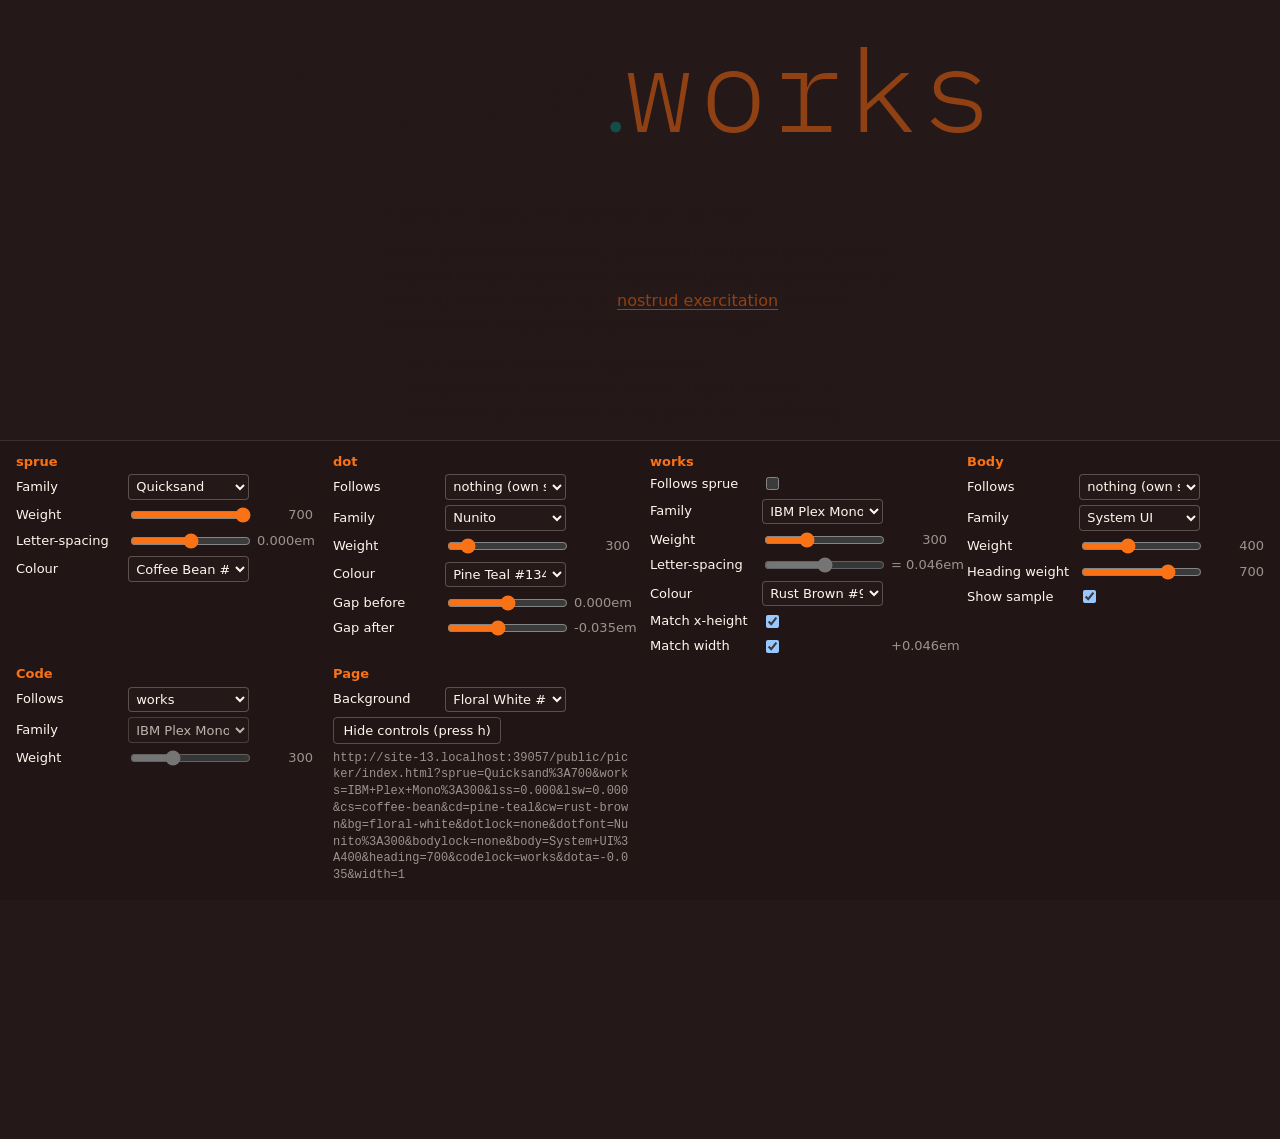
==== commit 896ba91e: "[#22] (Claude Code) site: Let style.css alone lay out the picker footer Hide the picker's footer onl" ====
--- a/public/picker/index.html
+++ b/public/picker/index.html
@@ -44,7 +44,7 @@
       #sample pre { font-size: var(--sw-text-sm, 0.875rem); line-height: var(--sw-leading-normal, 1.5); margin: 0 0 var(--sw-space-4, 1rem); padding: var(--sw-space-3, 0.75rem) var(--sw-space-4, 1rem); border-radius: var(--sw-radius-md, 4px); overflow-x: auto; background: color-mix(in srgb, var(--c-sprue) 7%, transparent); }
       #sample small { display: block; font-size: var(--sw-text-xs, 0.75rem); color: color-mix(in srgb, var(--c-sprue) 65%, var(--sw-bg)); }
       body.hide-sample #sample { display: none; }
-      footer { display: none; }
+      body:not(.hide-picker) footer { display: none; } /* hidden only behind the controls, so /style.css alone lays it out */
       #picker {
         /* The panel is always dark, whatever the OS scheme or the chosen
            background, so pin its own fg/accent/muted rather than inheriting
@@ -77,7 +77,6 @@
       }
       body.hide-picker #picker { display: none; }
       body.hide-picker main { padding-bottom: 2rem; }
-      body.hide-picker footer { display: flex; } /* the home footer's own display, from /style.css */
     </style>
   </head>
   <body>
@@ -97,6 +96,7 @@
         <small>Set in the Body and Code faces chosen below; the wordmark above is Display. Press h to hide the controls.</small>
       </section>
     </main>
+    <!-- A copy of the home footer in ../index.html: keep the links the same. -->
     <footer><a href="https://polyglot.sprue.works">Polyglot Slides</a> <a href="https://guide.sprue.works">Voter Guide</a></footer>
 
     <form id="picker" onsubmit="return false">
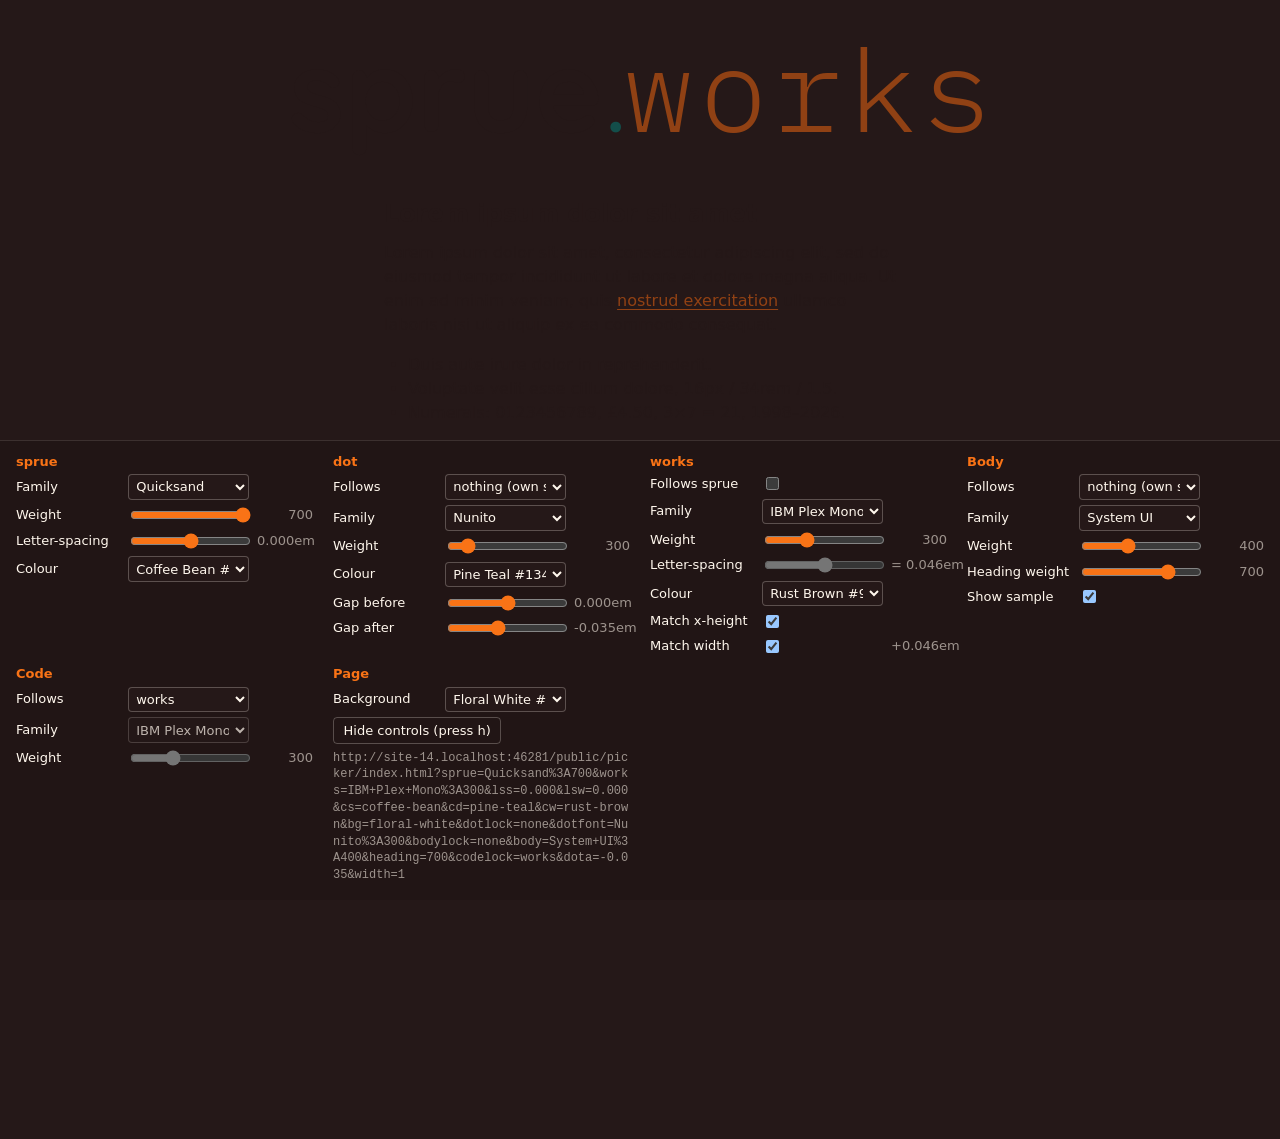
==== commit f10c3201: "[#26] (Claude Code + Opus 5.5) brand: Add Eerie Black, a neutral near-black #1f1d1c joins the v1 raw" ====
--- a/public/picker/index.html
+++ b/public/picker/index.html
@@ -44,7 +44,7 @@
       #sample pre { font-size: var(--sw-text-sm, 0.875rem); line-height: var(--sw-leading-normal, 1.5); margin: 0 0 var(--sw-space-4, 1rem); padding: var(--sw-space-3, 0.75rem) var(--sw-space-4, 1rem); border-radius: var(--sw-radius-md, 4px); overflow-x: auto; background: color-mix(in srgb, var(--c-sprue) 7%, transparent); }
       #sample small { display: block; font-size: var(--sw-text-xs, 0.75rem); color: color-mix(in srgb, var(--c-sprue) 65%, var(--sw-bg)); }
       body.hide-sample #sample { display: none; }
-      body:not(.hide-picker) footer { display: none; } /* hidden only behind the controls, so /style.css alone lays it out */
+      footer { display: none; }
       #picker {
         /* The panel is always dark, whatever the OS scheme or the chosen
            background, so pin its own fg/accent/muted rather than inheriting
@@ -77,6 +77,7 @@
       }
       body.hide-picker #picker { display: none; }
       body.hide-picker main { padding-bottom: 2rem; }
+      body.hide-picker footer { display: block; }
     </style>
   </head>
   <body>
@@ -96,8 +97,7 @@
         <small>Set in the Body and Code faces chosen below; the wordmark above is Display. Press h to hide the controls.</small>
       </section>
     </main>
-    <!-- A copy of the home footer in ../index.html: keep the links the same. -->
-    <footer><a href="https://polyglot.sprue.works">Polyglot Slides</a> <a href="https://guide.sprue.works">Voter Guide</a></footer>
+    <footer><a href="https://polyglot.sprue.works">Polyglot Slides</a></footer>
 
     <form id="picker" onsubmit="return false">
       <fieldset>
@@ -184,7 +184,7 @@
       };
       const SYSTEM_UI = 'system-ui, -apple-system, "Segoe UI", sans-serif';
 
-      const PALETTE = { "bronze-spice": ["Bronze Spice", "#c2571b"], "pumpkin-spice": ["Pumpkin Spice", "#f97316"], "pine-teal": ["Pine Teal", "#134e4a"], "royal-gold": ["Royal Gold", "#f9dc5c"], "floral-white": ["Floral White", "#fff7ed"], "muted-teal": ["Muted Teal", "#7fc6a4"], "rust-brown": ["Rust Brown", "#904114"], "coffee-bean": ["Coffee Bean", "#251818"] };
+      const PALETTE = { "bronze-spice": ["Bronze Spice", "#c2571b"], "pumpkin-spice": ["Pumpkin Spice", "#f97316"], "pine-teal": ["Pine Teal", "#134e4a"], "royal-gold": ["Royal Gold", "#f9dc5c"], "floral-white": ["Floral White", "#fff7ed"], "muted-teal": ["Muted Teal", "#7fc6a4"], "rust-brown": ["Rust Brown", "#904114"], "coffee-bean": ["Coffee Bean", "#251818"], "eerie-black": ["Eerie Black", "#1f1d1c"] };
       const LEGACY_DOT = { accent: "pumpkin-spice", fg: "floral-white", rust: "bronze-spice", yellow: "royal-gold", mint: "muted-teal" };
       // Keys from the URL are checked as own properties so inherited names (__proto__, constructor) are rejected.
       const own = (o, k) => Object.hasOwn(o, k);
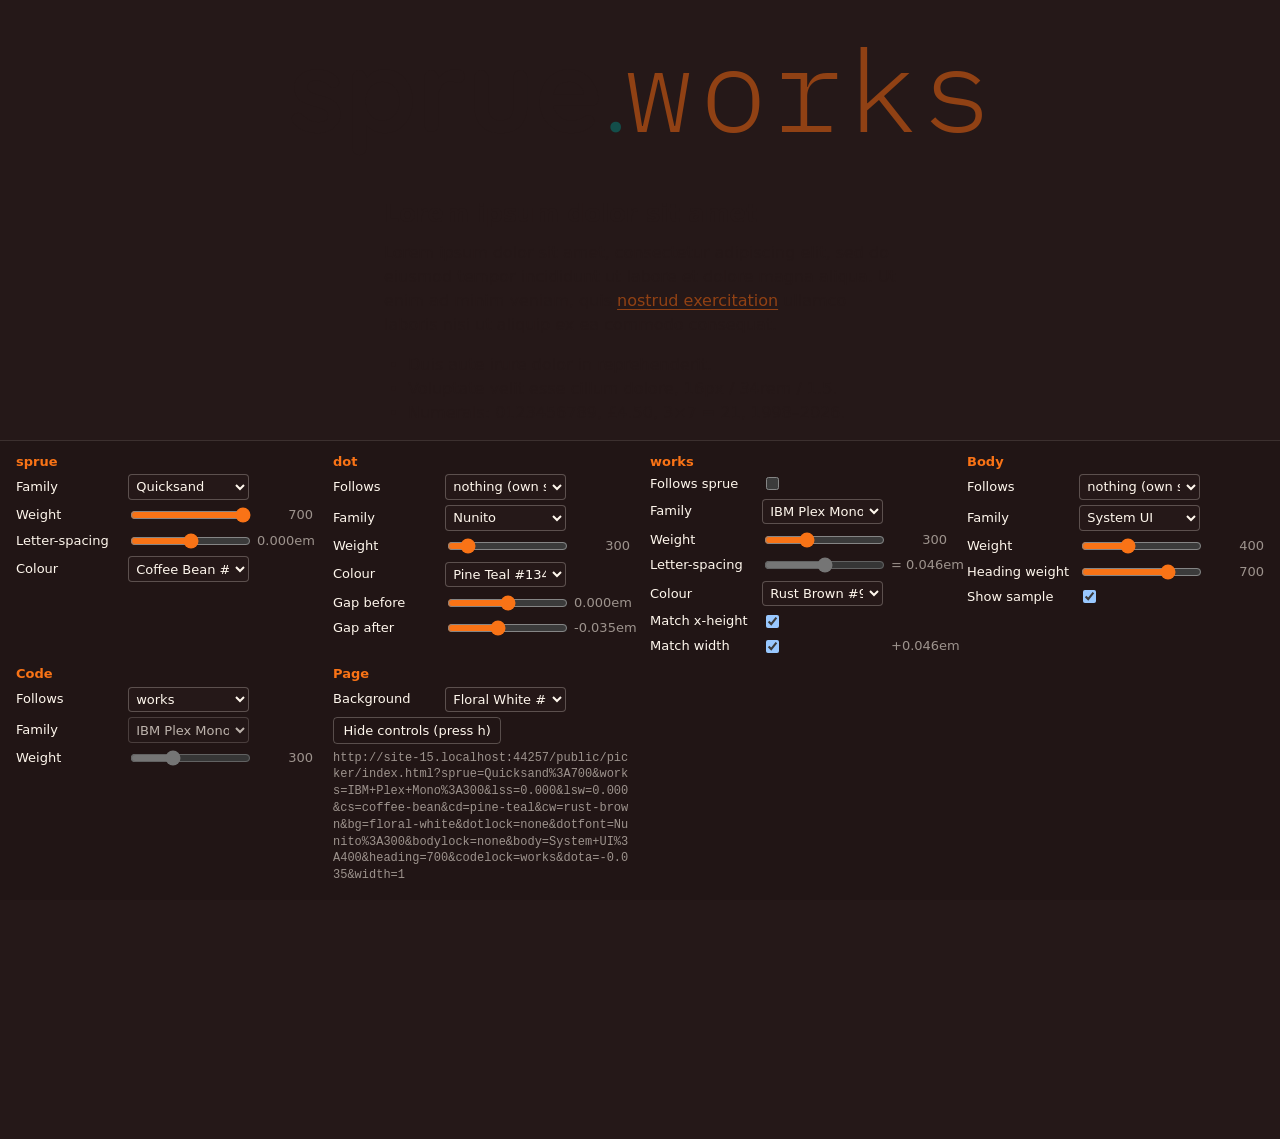
==== commit 3375f97e: "[#26] (Claude Code + Opus 5.5) brand: Deepen Bronze Spice to pass AA on Floral White #c2571b becomes" ====
--- a/public/picker/index.html
+++ b/public/picker/index.html
@@ -184,7 +184,7 @@
       };
       const SYSTEM_UI = 'system-ui, -apple-system, "Segoe UI", sans-serif';
 
-      const PALETTE = { "bronze-spice": ["Bronze Spice", "#c2571b"], "pumpkin-spice": ["Pumpkin Spice", "#f97316"], "pine-teal": ["Pine Teal", "#134e4a"], "royal-gold": ["Royal Gold", "#f9dc5c"], "floral-white": ["Floral White", "#fff7ed"], "muted-teal": ["Muted Teal", "#7fc6a4"], "rust-brown": ["Rust Brown", "#904114"], "coffee-bean": ["Coffee Bean", "#251818"], "eerie-black": ["Eerie Black", "#1f1d1c"] };
+      const PALETTE = { "bronze-spice": ["Bronze Spice", "#bd5205"], "pumpkin-spice": ["Pumpkin Spice", "#f97316"], "pine-teal": ["Pine Teal", "#134e4a"], "royal-gold": ["Royal Gold", "#f9dc5c"], "floral-white": ["Floral White", "#fff7ed"], "muted-teal": ["Muted Teal", "#7fc6a4"], "rust-brown": ["Rust Brown", "#904114"], "coffee-bean": ["Coffee Bean", "#251818"], "eerie-black": ["Eerie Black", "#1f1d1c"] };
       const LEGACY_DOT = { accent: "pumpkin-spice", fg: "floral-white", rust: "bronze-spice", yellow: "royal-gold", mint: "muted-teal" };
       // Keys from the URL are checked as own properties so inherited names (__proto__, constructor) are rejected.
       const own = (o, k) => Object.hasOwn(o, k);
